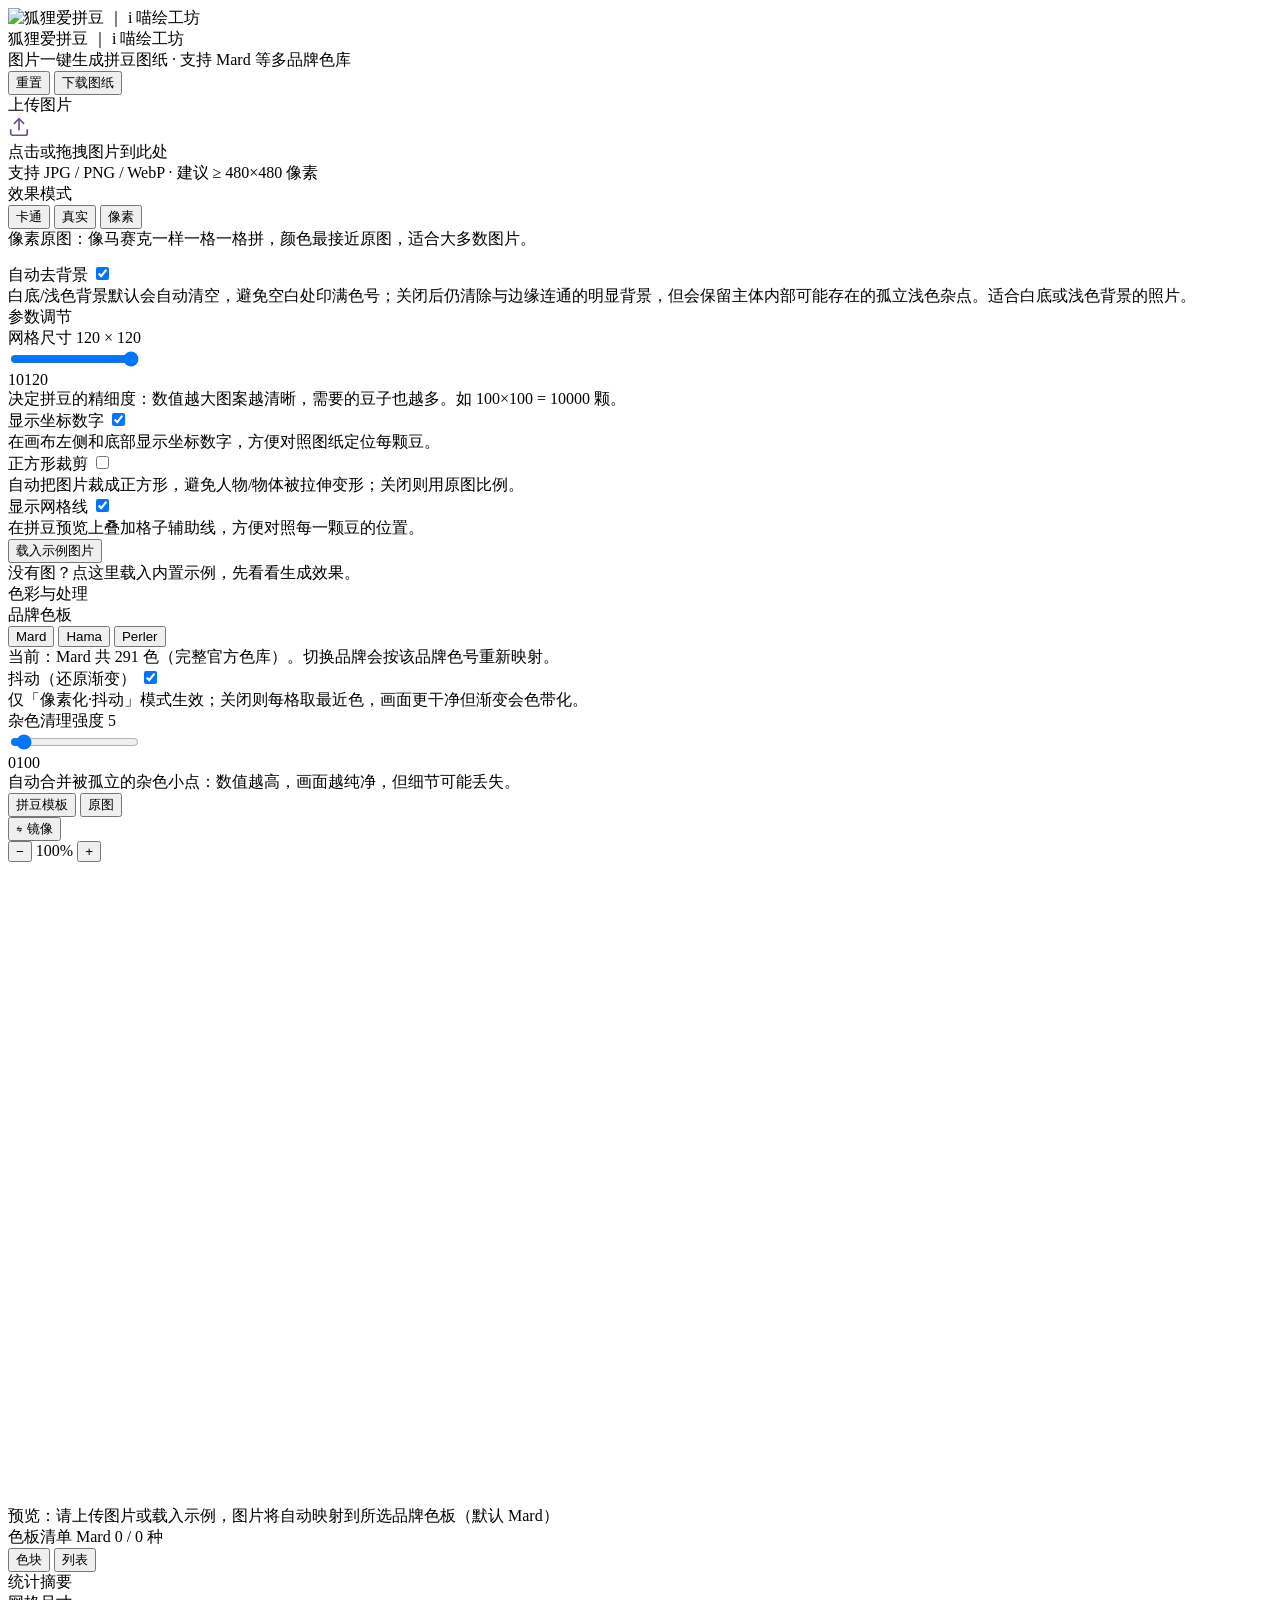
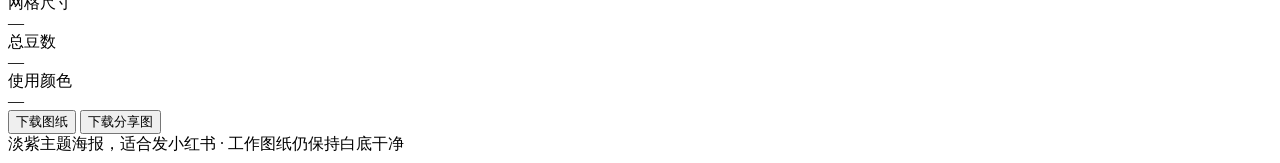
==== index.html @ 6096d166 "v45: from fox_v45_upload" ====
<!DOCTYPE html>
<html lang="zh-CN">
<head>
  <meta charset="UTF-8" />
  <meta http-equiv="Cache-Control" content="no-cache, no-store, must-revalidate" />
  <meta http-equiv="Pragma" content="no-cache" />
  <meta http-equiv="Expires" content="0" />
  <meta name="viewport" content="width=device-width, initial-scale=1.0" />
  <title>狐狸爱拼豆 ｜ i 喵绘工坊 · 一键生成拼豆图纸</title>
  <link rel="icon" type="image/x-icon" href="favicon.ico" />
  <link rel="icon" type="image/png" sizes="64x64" href="favicon_64.png" />
  <link rel="preconnect" href="https://fonts.googleapis.com" />
  <link rel="preconnect" href="https://fonts.gstatic.com" crossorigin />
  <link href="https://fonts.googleapis.com/css2?family=Geist:wght@400;500;600;700&family=Geist+Mono:wght@500;600&family=Noto+Sans+SC:wght@400;500;600;700&display=swap" rel="stylesheet" />
  <link rel="stylesheet" href="style.v5.css" />
<script src="https://beacon.cdn.qq.com/sdk/4.5.9/beacon_web.min.js"></script>
<script>
(function(){
  try{
    var beacon=new BeaconAction({
      appkey:'0WEB06U85YBSLJNL',
      versionCode:'1.0.0',
      channelID:'share',
      delay:1000,
      sessionDuration:30*60*1000,
      isOversea:false,
      needReportRqdEvent:false
    });
    beacon.onDirectUserAction('preview_page_view',{
      'url':location.href,
      'referrer':document.referrer,
      'title':document.title,
      'sandbox_id':'dcf382b4a68646398cfc8869002ebd59'
    });
  }catch(e){}
})();
</script></head>
<body>
  <!-- ===== TopBar ===== -->
  <header class="topbar">
    <div class="brand">
      <img class="brand-logo-img" src="logo_circle.jpg" alt="狐狸爱拼豆 ｜ i 喵绘工坊" />
      <div class="brand-text">
        <div class="brand-name">狐狸爱拼豆 ｜ i 喵绘工坊</div>
        <div class="brand-sub">图片一键生成拼豆图纸 · 支持 Mard 等多品牌色库</div>
      </div>
    </div>
    <div class="top-right">
      <button id="btn-reset" class="btn-ghost">重置</button>
      <button id="btn-download-top" class="btn-primary">下载图纸</button>
    </div>
  </header>

  <div class="divider"></div>

  <main class="body">
    <!-- ===== Left Sidebar ===== -->
    <aside class="sidebar left">
      <section class="block primary">
        <div class="block-label">上传图片</div>
        <label id="upload-zone" class="upload-zone" for="file-input">
          <svg viewBox="0 0 24 24" width="22" height="22" fill="none" stroke="#6A4C93" stroke-width="1.8" stroke-linecap="round" stroke-linejoin="round"><path d="M21 15v4a2 2 0 0 1-2 2H5a2 2 0 0 1-2-2v-4"/><polyline points="17 8 12 3 7 8"/><line x1="12" y1="3" x2="12" y2="15"/></svg>
          <div class="upload-main">点击或拖拽图片到此处</div>
          <div class="upload-hint" id="upload-hint">支持 JPG / PNG / WebP · 建议 ≥ 480×480 像素</div>
        </label>
        <input id="file-input" type="file" accept="image/*" hidden />
      </section>

      <section class="block primary">
        <div class="block-label">效果模式</div>
        <div class="seg" id="mode-seg">
          <button class="seg-item" data-mode="cartoon">卡通</button>
          <button class="seg-item" data-mode="average">真实</button>
          <button class="seg-item active" data-mode="pixel">像素</button>
        </div>
        <div class="mode-desc" id="mode-desc">像素原图：像马赛克一样一格一格拼，颜色最接近原图，适合大多数图片。</div>
        <div class="toggle-row" style="margin-top: 14px;">
          <span class="toggle-name">自动去背景</span>
          <label class="switch"><input id="toggle-remove-bg" type="checkbox" checked /><span class="knob"></span></label>
        </div>
        <div class="help-text tight">白底/浅色背景默认会自动清空，避免空白处印满色号；关闭后仍清除与边缘连通的明显背景，但会保留主体内部可能存在的孤立浅色杂点。适合白底或浅色背景的照片。</div>
      </section>

      <section class="block collapsible collapsed">
        <div class="block-label">参数调节</div>
        <div class="block-body">
        <div class="slider-row">
          <div class="slider-top">
            <span class="slider-name">网格尺寸</span>
            <span id="grid-size-val" class="slider-val">120 × 120</span>
          </div>
          <input id="grid-size" class="range" type="range" min="10" max="120" value="120" step="1" />
          <div class="slider-scale"><span>10</span><span>120</span></div>
          <div class="help-text">决定拼豆的精细度：数值越大图案越清晰，需要的豆子也越多。如 100×100 = 10000 颗。</div>
        </div>
        <div class="toggle-row">
          <span class="toggle-name">显示坐标数字</span>
          <label class="switch"><input id="toggle-coords" type="checkbox" checked /><span class="knob"></span></label>
        </div>
        <div class="help-text tight">在画布左侧和底部显示坐标数字，方便对照图纸定位每颗豆。</div>
        <div class="toggle-row">
          <span class="toggle-name">正方形裁剪</span>
          <label class="switch"><input id="toggle-crop" type="checkbox" /><span class="knob"></span></label>
        </div>
        <div class="help-text tight">自动把图片裁成正方形，避免人物/物体被拉伸变形；关闭则用原图比例。</div>
        <div class="toggle-row">
          <span class="toggle-name">显示网格线</span>
          <label class="switch"><input id="toggle-gridlines" type="checkbox" checked /><span class="knob"></span></label>
        </div>
        <div class="help-text tight">在拼豆预览上叠加格子辅助线，方便对照每一颗豆的位置。</div>
        <button id="btn-sample" class="btn-outline full">载入示例图片</button>
        <div class="help-text tight">没有图？点这里载入内置示例，先看看生成效果。</div>
        </div>
      </section>

      <section class="block collapsible collapsed">
        <div class="block-label">色彩与处理</div>
        <div class="block-body">
        <div class="field">
          <span class="field-name">品牌色板</span>
          <div class="pills brand-pills" id="brand-pills">
            <button class="pill active" data-brand="mard">Mard</button>
            <button class="pill" data-brand="hama">Hama</button>
            <button class="pill" data-brand="perler">Perler</button>
          </div>
          <div class="help-text tight" id="brand-help">当前：Mard 共 291 色（完整官方色库）。切换品牌会按该品牌色号重新映射。</div>
        </div>
        <div class="toggle-row">
          <span class="toggle-name">抖动（还原渐变）</span>
          <label class="switch"><input id="toggle-dither" type="checkbox" checked /><span class="knob"></span></label>
        </div>
        <div class="help-text tight">仅「像素化·抖动」模式生效；关闭则每格取最近色，画面更干净但渐变会色带化。</div>
        <div class="slider-row">
          <div class="slider-top">
            <span class="slider-name">杂色清理强度</span>
            <span id="cleanup-val" class="slider-val">5</span>
          </div>
          <input id="cleanup" class="range" type="range" min="0" max="100" value="5" step="1" />
          <div class="slider-scale"><span>0</span><span>100</span></div>
          <div class="help-text tight">自动合并被孤立的杂色小点：数值越高，画面越纯净，但细节可能丢失。</div>
        </div>
        <button id="btn-remove-bg" class="btn-soft full" hidden>一键去背景</button>
      </div>
    </section>
    </aside>

    <!-- ===== Center Canvas ===== -->
    <section class="canvas-area">
      <div class="canvas-toolbar">
        <div class="tool-left">
          <div class="seg" id="view-seg">
            <button class="seg-item active" data-view="template">拼豆模板</button>
            <button class="seg-item" data-view="original">原图</button>
          </div>
          <button id="btn-mirror" class="tool-btn" title="镜像翻转（左右）：预览 / 图纸同步翻转">⇋ 镜像</button>
          <!-- 放大预览暂缓：按钮和弹窗均移除，功能代码保留在 app.js 中，下周恢复 -->
        </div>
        <div class="zoom">
          <button id="zoom-out" class="zoom-btn">−</button>
          <span id="zoom-val" class="zoom-val">100%</span>
          <button id="zoom-in" class="zoom-btn">+</button>
        </div>
      </div>

      <div class="canvas-wrap" id="canvas-wrap">
        <canvas id="bead-canvas" width="640" height="640"></canvas>
      </div>

      <div class="canvas-hint" id="canvas-hint">预览：请上传图片或载入示例，图片将自动映射到所选品牌色板（默认 Mard）</div>
    </section>

    <!-- ===== Right Panel ===== -->
    <aside class="sidebar right">
      <div class="panel-head">
        <span class="panel-title">色板清单 <span class="brand-tag" id="brand-tag">Mard</span></span>
        <span class="badge" id="palette-badge">0 / 0 种</span>
      </div>
      <div class="palette-viewbar">
        <div class="seg seg-sm" id="palette-view-seg">
          <button class="seg-item active" data-view="grid">色块</button>
          <button class="seg-item" data-view="list">列表</button>
        </div>
      </div>
      <div class="palette-list" id="palette-list"></div>

      <div class="excluded" id="excluded" hidden>
        <div class="ex-head">
          <span class="ex-title">已排除颜色 (<span id="ex-count">0</span>)</span>
          <button id="ex-restore-all" class="ex-restore-all">全部恢复</button>
        </div>
        <div class="ex-list" id="ex-list"></div>
      </div>

      <div class="panel-title stats-title">统计摘要</div>
      <div class="stats-grid">
        <div class="stat-card"><div class="stat-label">网格尺寸</div><div class="stat-val" id="stat-grid">—</div></div>
        <div class="stat-card"><div class="stat-label">总豆数</div><div class="stat-val" id="stat-beads">—</div></div>
        <div class="stat-card"><div class="stat-label">使用颜色</div><div class="stat-val" id="stat-colors">—</div></div>
      </div>

      <button id="btn-download" class="btn-primary full">下载图纸</button>
      <button id="btn-share" class="btn-soft full">下载分享图</button>
      <div class="share-hint">淡紫主题海报，适合发小红书 · 工作图纸仍保持白底干净</div>
    </aside>
  </main>

  <!-- ===== Download Modal ===== -->
  <div class="modal-backdrop" id="modal-backdrop" hidden>
    <div class="modal-card">
      <div class="modal-head">
        <span class="modal-title">下载图纸设置</span>
        <button class="modal-close" id="modal-close">✕</button>
      </div>
      <div class="modal-div"></div>

      <div class="modal-row">
        <span class="modal-row-name">显示网格线<small class="help-inline">拼豆图上叠加参考格线</small></span>
        <label class="switch"><input id="m-gridlines" type="checkbox" checked /><span class="knob"></span></label>
      </div>
      <div class="modal-sub" id="m-grid-sub">
        <div class="modal-row sub">
          <span class="modal-row-name sm">网格线间隔 (每 N 格)</span>
          <span class="slider-val" id="m-interval-val">10</span>
        </div>
        <input id="m-interval" class="range" type="range" min="2" max="20" value="10" step="1" />
      </div>

      <div class="modal-row">
        <span class="modal-row-name">导出格式<small class="help-inline">高清 PNG 手机可直接查看（推荐）</small></span>
        <div class="seg seg-sm" id="format-seg">
          <button class="seg-item" data-format="svg">矢量 SVG</button>
          <button class="seg-item active" data-format="png">高清 PNG</button>
        </div>
      </div>

      <div class="modal-row">
        <span class="modal-row-name">显示坐标数字<small class="help-inline">边缘标注行列号</small></span>
        <label class="switch"><input id="m-coords" type="checkbox" /><span class="knob"></span></label>
      </div>
      <div class="modal-row">
        <span class="modal-row-name">标注格内色号<small class="help-inline">每格写上色号，便于对照</small></span>
        <label class="switch"><input id="m-showcode" type="checkbox" checked /><span class="knob"></span></label>
      </div>
      <div class="modal-row">
        <span class="modal-row-name">包含色号统计<small class="help-inline">底部列出各色号与数量</small></span>
        <label class="switch"><input id="m-stats" type="checkbox" checked /><span class="knob"></span></label>
      </div>

      <div class="modal-btns">
        <button id="m-cancel" class="btn-ghost full">取消</button>
        <button id="m-confirm" class="btn-primary full">下载图纸</button>
      </div>
    </div>
  </div>

  <!-- 品牌色卡弹窗已下线（白块 bug 待修，下周开放）；放大预览弹窗也已移除（暂缓）；使用说明弹窗已移除（用户不需要） -->

  <script src="sample.v5.js"></script>
  <script src="app.v5.js"></script>
</body>
</html>
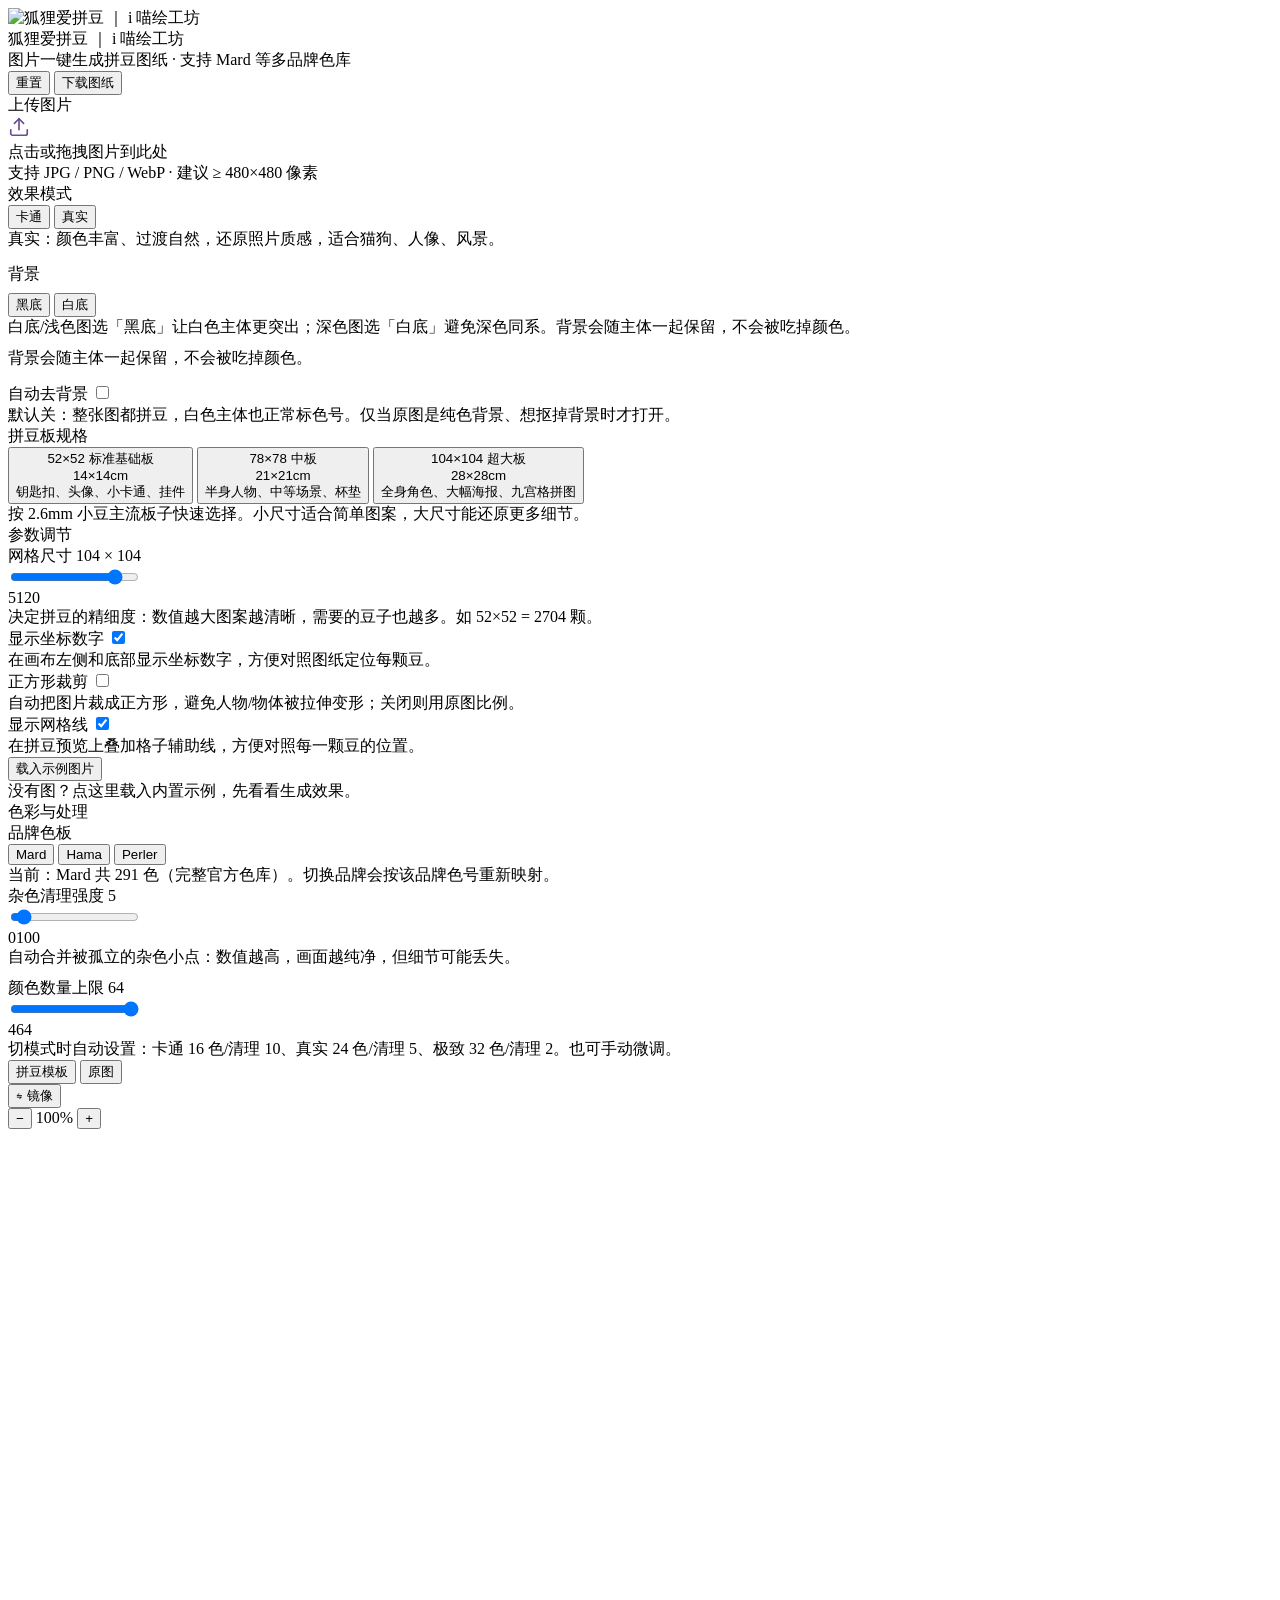
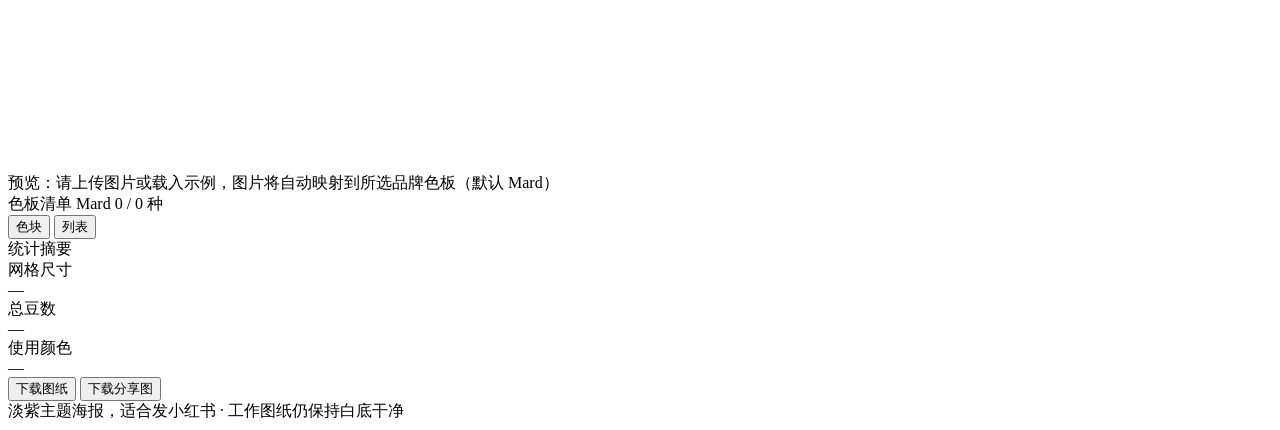
==== commit c396dd38: "v87: from fox_v87_upload" ====
--- a/index.html
+++ b/index.html
@@ -12,7 +12,7 @@
   <link rel="preconnect" href="https://fonts.googleapis.com" />
   <link rel="preconnect" href="https://fonts.gstatic.com" crossorigin />
   <link href="https://fonts.googleapis.com/css2?family=Geist:wght@400;500;600;700&family=Geist+Mono:wght@500;600&family=Noto+Sans+SC:wght@400;500;600;700&display=swap" rel="stylesheet" />
-  <link rel="stylesheet" href="style.v5.css" />
+  <link rel="stylesheet" href="style.v5.css?v=87" />
 <script src="https://beacon.cdn.qq.com/sdk/4.5.9/beacon_web.min.js"></script>
 <script>
 (function(){
@@ -70,28 +70,58 @@
         <div class="block-label">效果模式</div>
         <div class="seg" id="mode-seg">
           <button class="seg-item" data-mode="cartoon">卡通</button>
-          <button class="seg-item" data-mode="average">真实</button>
-          <button class="seg-item active" data-mode="pixel">像素</button>
-        </div>
-        <div class="mode-desc" id="mode-desc">像素原图：像马赛克一样一格一格拼，颜色最接近原图，适合大多数图片。</div>
-        <div class="toggle-row" style="margin-top: 14px;">
+          <button class="seg-item active" data-mode="average">真实</button>
+        </div>
+        <div class="mode-desc" id="mode-desc">真实：颜色丰富、过渡自然，还原照片质感，适合猫狗、人像、风景。</div>
+        <div class="field-line" style="margin-top:14px;">
+          <span class="field-name">背景</span>
+        </div>
+        <div class="seg" id="bg-seg" style="margin-top:8px;">
+          <button class="seg-item" data-bg="black">黑底</button>
+          <button class="seg-item active" data-bg="white">白底</button>
+        </div>
+        <div class="help-text tight">白底/浅色图选「黑底」让白色主体更突出；深色图选「白底」避免深色同系。背景会随主体一起保留，不会被吃掉颜色。</div>
+        <div class="help-text tight" style="margin-top:10px;">背景会随主体一起保留，不会被吃掉颜色。</div>
+        <div class="toggle-row" style="margin-top:14px;">
           <span class="toggle-name">自动去背景</span>
-          <label class="switch"><input id="toggle-remove-bg" type="checkbox" checked /><span class="knob"></span></label>
-        </div>
-        <div class="help-text tight">白底/浅色背景默认会自动清空，避免空白处印满色号；关闭后仍清除与边缘连通的明显背景，但会保留主体内部可能存在的孤立浅色杂点。适合白底或浅色背景的照片。</div>
-      </section>
-
-      <section class="block collapsible collapsed">
-        <div class="block-label">参数调节</div>
-        <div class="block-body">
+          <label class="switch"><input id="toggle-removebg" type="checkbox" /><span class="knob"></span></label>
+        </div>
+        <div class="help-text tight">默认关：整张图都拼豆，白色主体也正常标色号。仅当原图是纯色背景、想抠掉背景时才打开。</div>
+    </section>
+
+    <section class="block primary">
+      <div class="block-label">拼豆板规格</div>
+      <div class="board-list" id="board-pills">
+        <button class="board-card" data-board="52">
+          <div class="board-card-title">52×52 标准基础板</div>
+          <div class="board-card-size">14×14cm</div>
+          <div class="board-card-use">钥匙扣、头像、小卡通、挂件</div>
+        </button>
+        <button class="board-card" data-board="78">
+          <div class="board-card-title">78×78 中板</div>
+          <div class="board-card-size">21×21cm</div>
+          <div class="board-card-use">半身人物、中等场景、杯垫</div>
+        </button>
+        <button class="board-card active" data-board="104">
+          <div class="board-card-title">104×104 超大板</div>
+          <div class="board-card-size">28×28cm</div>
+          <div class="board-card-use">全身角色、大幅海报、九宫格拼图</div>
+        </button>
+      </div>
+      <div class="help-text tight">按 2.6mm 小豆主流板子快速选择。小尺寸适合简单图案，大尺寸能还原更多细节。</div>
+    </section>
+
+    <section class="block collapsible collapsed">
+      <div class="block-label">参数调节</div>
+      <div class="block-body">
         <div class="slider-row">
           <div class="slider-top">
             <span class="slider-name">网格尺寸</span>
-            <span id="grid-size-val" class="slider-val">120 × 120</span>
-          </div>
-          <input id="grid-size" class="range" type="range" min="10" max="120" value="120" step="1" />
-          <div class="slider-scale"><span>10</span><span>120</span></div>
-          <div class="help-text">决定拼豆的精细度：数值越大图案越清晰，需要的豆子也越多。如 100×100 = 10000 颗。</div>
+            <span id="grid-size-val" class="slider-val">104 × 104</span>
+          </div>
+          <input id="grid-size" class="range" type="range" min="5" max="120" value="104" step="1" />
+          <div class="slider-scale"><span>5</span><span>120</span></div>
+          <div class="help-text">决定拼豆的精细度：数值越大图案越清晰，需要的豆子也越多。如 52×52 = 2704 颗。</div>
         </div>
         <div class="toggle-row">
           <span class="toggle-name">显示坐标数字</span>
@@ -125,11 +155,6 @@
           </div>
           <div class="help-text tight" id="brand-help">当前：Mard 共 291 色（完整官方色库）。切换品牌会按该品牌色号重新映射。</div>
         </div>
-        <div class="toggle-row">
-          <span class="toggle-name">抖动（还原渐变）</span>
-          <label class="switch"><input id="toggle-dither" type="checkbox" checked /><span class="knob"></span></label>
-        </div>
-        <div class="help-text tight">仅「像素化·抖动」模式生效；关闭则每格取最近色，画面更干净但渐变会色带化。</div>
         <div class="slider-row">
           <div class="slider-top">
             <span class="slider-name">杂色清理强度</span>
@@ -139,7 +164,15 @@
           <div class="slider-scale"><span>0</span><span>100</span></div>
           <div class="help-text tight">自动合并被孤立的杂色小点：数值越高，画面越纯净，但细节可能丢失。</div>
         </div>
-        <button id="btn-remove-bg" class="btn-soft full" hidden>一键去背景</button>
+        <div class="slider-row" style="margin-top:10px;">
+          <div class="slider-top">
+            <span class="slider-name">颜色数量上限</span>
+            <span id="max-colors-val" class="slider-val">64</span>
+          </div>
+          <input id="max-colors" class="range" type="range" min="4" max="64" value="64" step="1" />
+          <div class="slider-scale"><span>4</span><span>64</span></div>
+          <div class="help-text tight">切模式时自动设置：卡通 16 色/清理 10、真实 24 色/清理 5、极致 32 色/清理 2。也可手动微调。</div>
+        </div>
       </div>
     </section>
     </aside>
@@ -255,7 +288,6 @@
 
   <!-- 品牌色卡弹窗已下线（白块 bug 待修，下周开放）；放大预览弹窗也已移除（暂缓）；使用说明弹窗已移除（用户不需要） -->
 
-  <script src="sample.v5.js"></script>
-  <script src="app.v5.js"></script>
+  <script src="app.v5.js?v=87"></script>
 </body>
 </html>
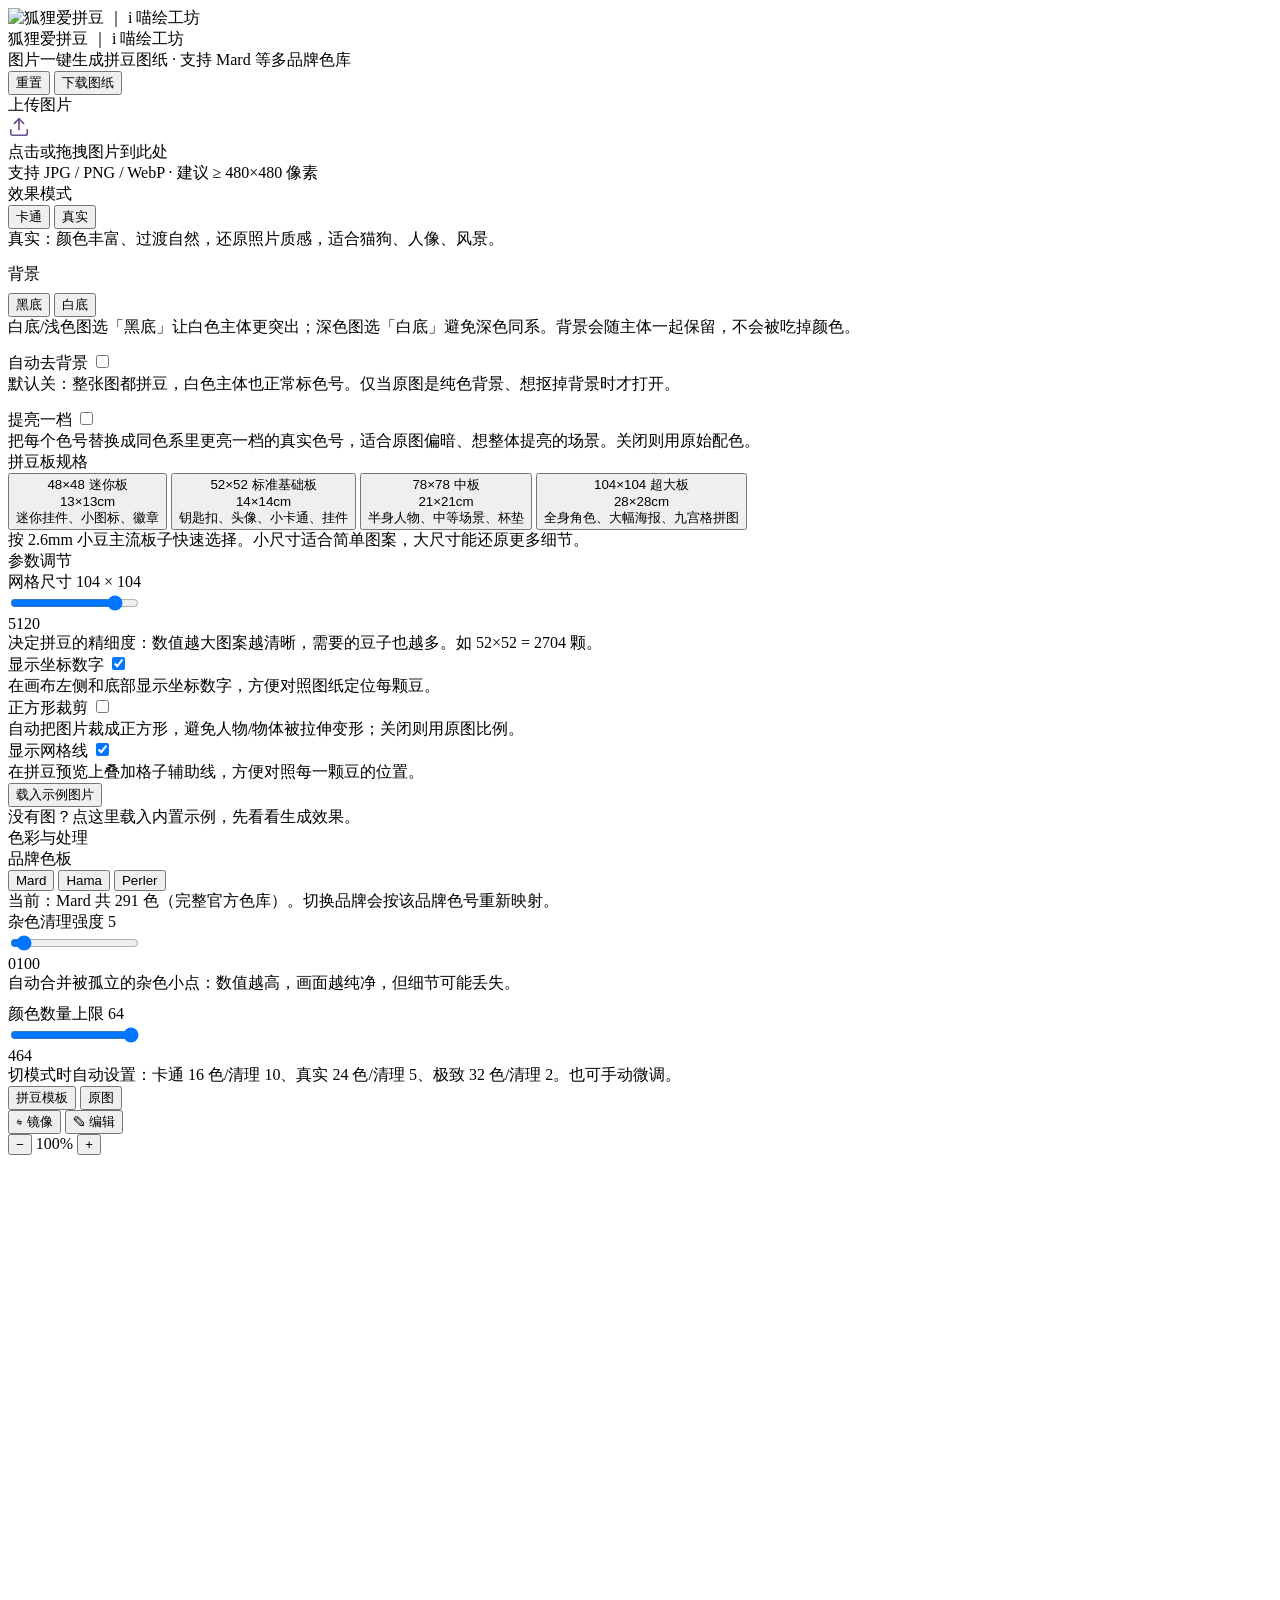
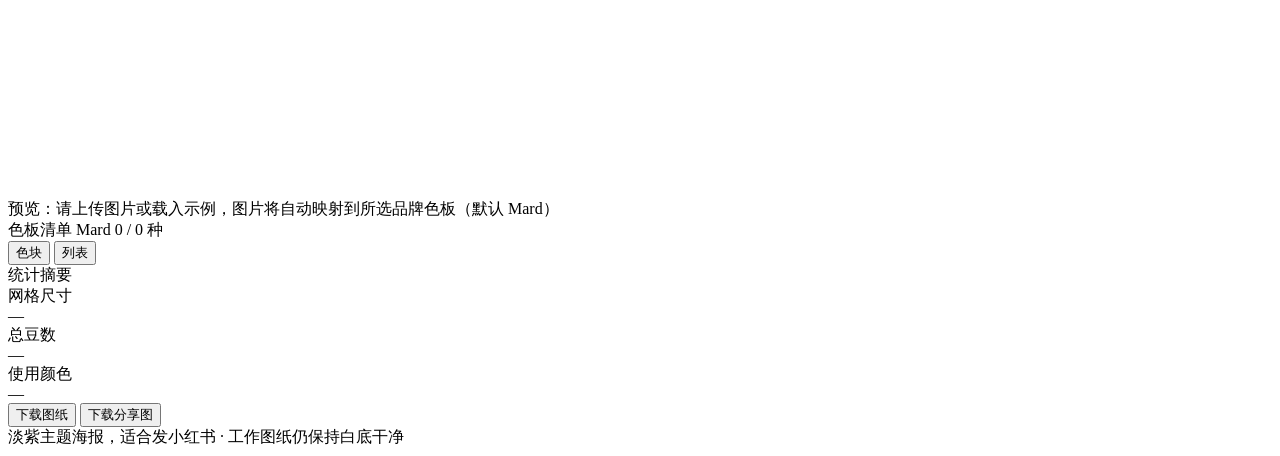
==== commit 667d1a28: "v100: from fox_v100_upload" ====
--- a/index.html
+++ b/index.html
@@ -12,7 +12,7 @@
   <link rel="preconnect" href="https://fonts.googleapis.com" />
   <link rel="preconnect" href="https://fonts.gstatic.com" crossorigin />
   <link href="https://fonts.googleapis.com/css2?family=Geist:wght@400;500;600;700&family=Geist+Mono:wght@500;600&family=Noto+Sans+SC:wght@400;500;600;700&display=swap" rel="stylesheet" />
-  <link rel="stylesheet" href="style.v5.css?v=87" />
+  <link rel="stylesheet" href="style.v5.css?v=100" />
 <script src="https://beacon.cdn.qq.com/sdk/4.5.9/beacon_web.min.js"></script>
 <script>
 (function(){
@@ -81,17 +81,26 @@
           <button class="seg-item active" data-bg="white">白底</button>
         </div>
         <div class="help-text tight">白底/浅色图选「黑底」让白色主体更突出；深色图选「白底」避免深色同系。背景会随主体一起保留，不会被吃掉颜色。</div>
-        <div class="help-text tight" style="margin-top:10px;">背景会随主体一起保留，不会被吃掉颜色。</div>
         <div class="toggle-row" style="margin-top:14px;">
           <span class="toggle-name">自动去背景</span>
           <label class="switch"><input id="toggle-removebg" type="checkbox" /><span class="knob"></span></label>
         </div>
         <div class="help-text tight">默认关：整张图都拼豆，白色主体也正常标色号。仅当原图是纯色背景、想抠掉背景时才打开。</div>
+        <div class="toggle-row" style="margin-top:14px;">
+          <span class="toggle-name">提亮一档</span>
+          <label class="switch"><input id="toggle-brighten" type="checkbox" /><span class="knob"></span></label>
+        </div>
+        <div class="help-text tight">把每个色号替换成同色系里更亮一档的真实色号，适合原图偏暗、想整体提亮的场景。关闭则用原始配色。</div>
     </section>
 
     <section class="block primary">
       <div class="block-label">拼豆板规格</div>
       <div class="board-list" id="board-pills">
+        <button class="board-card" data-board="48">
+          <div class="board-card-title">48×48 迷你板</div>
+          <div class="board-card-size">13×13cm</div>
+          <div class="board-card-use">迷你挂件、小图标、徽章</div>
+        </button>
         <button class="board-card" data-board="52">
           <div class="board-card-title">52×52 标准基础板</div>
           <div class="board-card-size">14×14cm</div>
@@ -186,6 +195,7 @@
             <button class="seg-item" data-view="original">原图</button>
           </div>
           <button id="btn-mirror" class="tool-btn" title="镜像翻转（左右）：预览 / 图纸同步翻转">⇋ 镜像</button>
+          <button id="btn-edit" class="tool-btn" title="编辑模式：点选或框选格子换色">✎ 编辑</button>
           <!-- 放大预览暂缓：按钮和弹窗均移除，功能代码保留在 app.js 中，下周恢复 -->
         </div>
         <div class="zoom">
@@ -259,10 +269,10 @@
       </div>
 
       <div class="modal-row">
-        <span class="modal-row-name">导出格式<small class="help-inline">高清 PNG 手机可直接查看（推荐）</small></span>
+        <span class="modal-row-name">导出格式<small class="help-inline">SVG 无限放大不模糊（发别人推荐）；PNG 超高清位图</small></span>
         <div class="seg seg-sm" id="format-seg">
           <button class="seg-item" data-format="svg">矢量 SVG</button>
-          <button class="seg-item active" data-format="png">高清 PNG</button>
+          <button class="seg-item active" data-format="png">超高清 PNG</button>
         </div>
       </div>
 
@@ -286,8 +296,19 @@
     </div>
   </div>
 
+  <!-- v100: 编辑调色板弹窗（221色全色板，点选替换选中格子） -->
+  <div id="edit-palette-modal" class="modal-backdrop" hidden>
+    <div class="modal-card" style="max-width:520px;">
+      <div class="modal-head" style="display:flex;justify-content:space-between;align-items:center;padding:14px 20px;border-bottom:1px solid #ECE6E0;">
+        <span style="font-size:18px;font-weight:700;color:#211E2B;">选择颜色替换</span>
+        <button id="edit-pal-close" style="background:none;border:none;font-size:24px;color:#999;cursor:pointer;line-height:1;">×</button>
+      </div>
+      <div id="edit-pal-grid" style="padding:16px 20px;max-height:60vh;overflow-y:auto;display:grid;grid-template-columns:repeat(auto-fill,minmax(54px,1fr));gap:8px;"></div>
+    </div>
+  </div>
+
   <!-- 品牌色卡弹窗已下线（白块 bug 待修，下周开放）；放大预览弹窗也已移除（暂缓）；使用说明弹窗已移除（用户不需要） -->
 
-  <script src="app.v5.js?v=87"></script>
+  <script src="app.v5.js?v=100"></script>
 </body>
 </html>
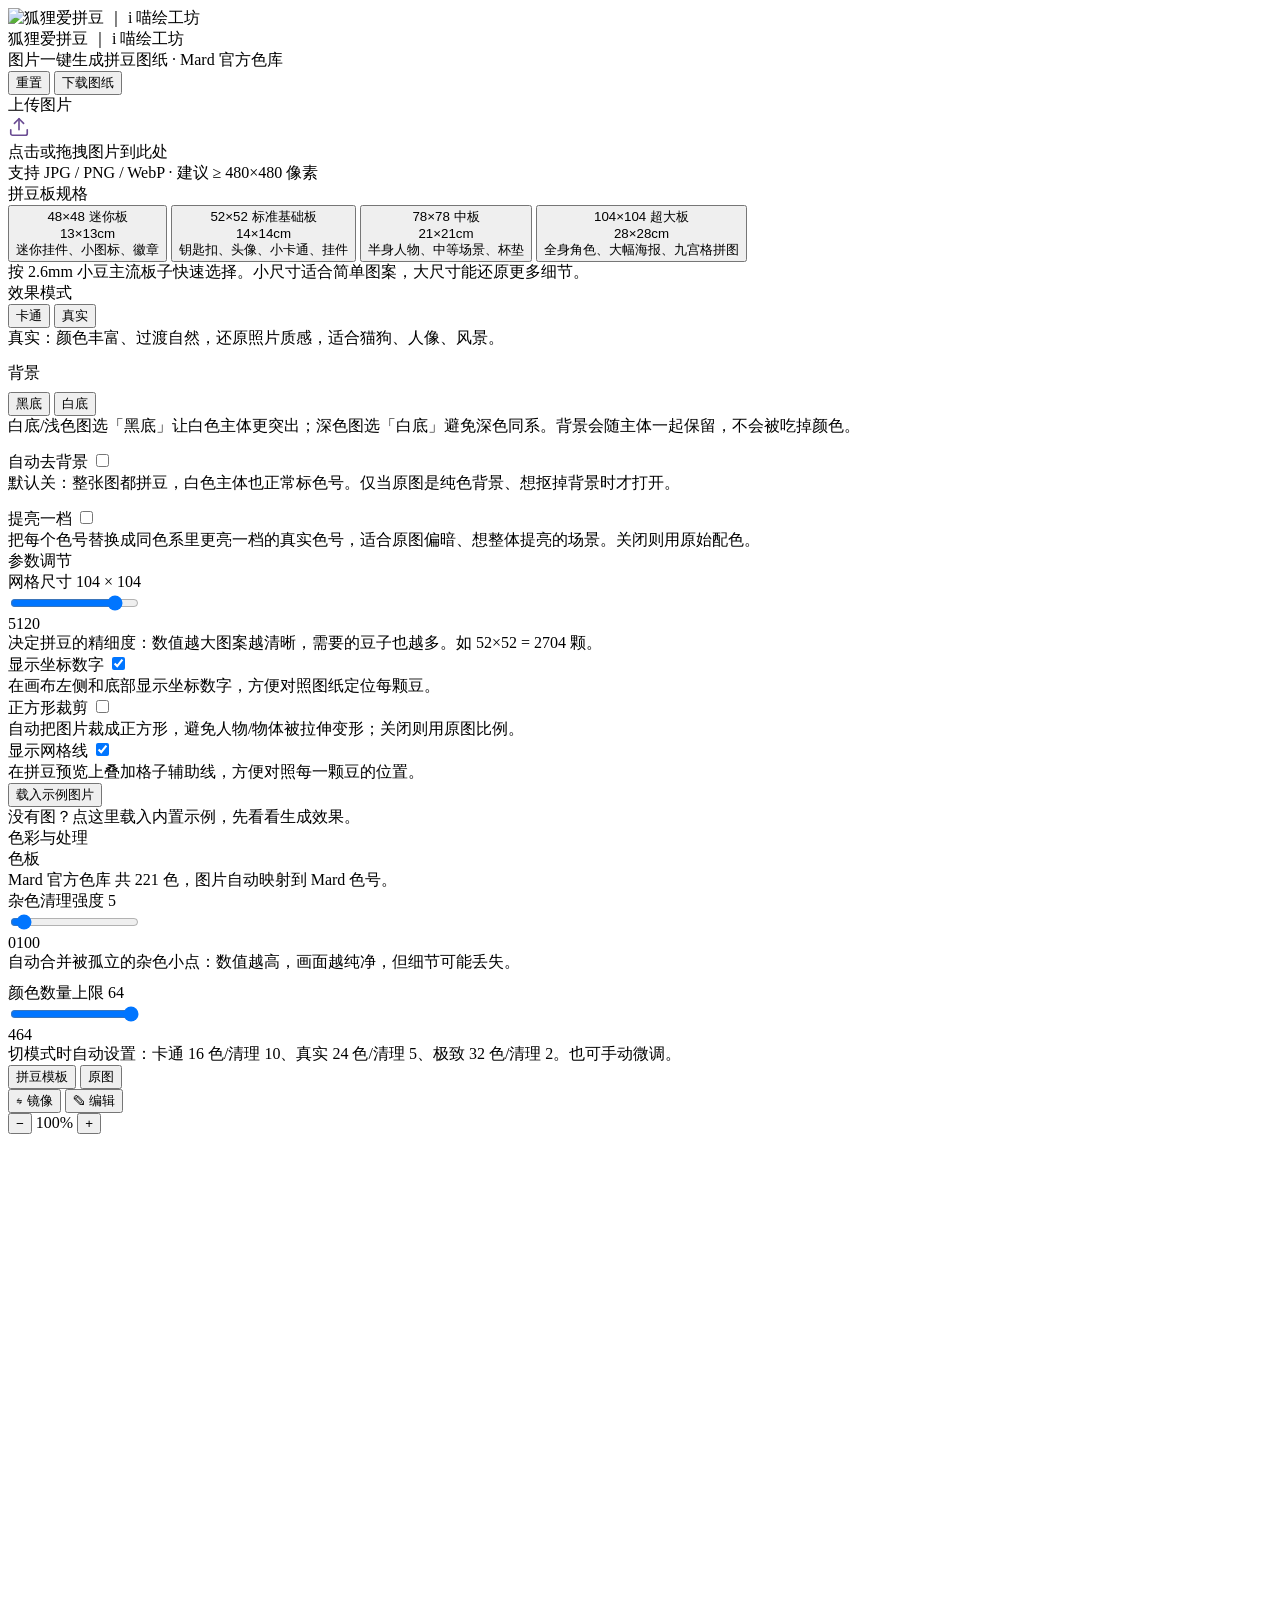
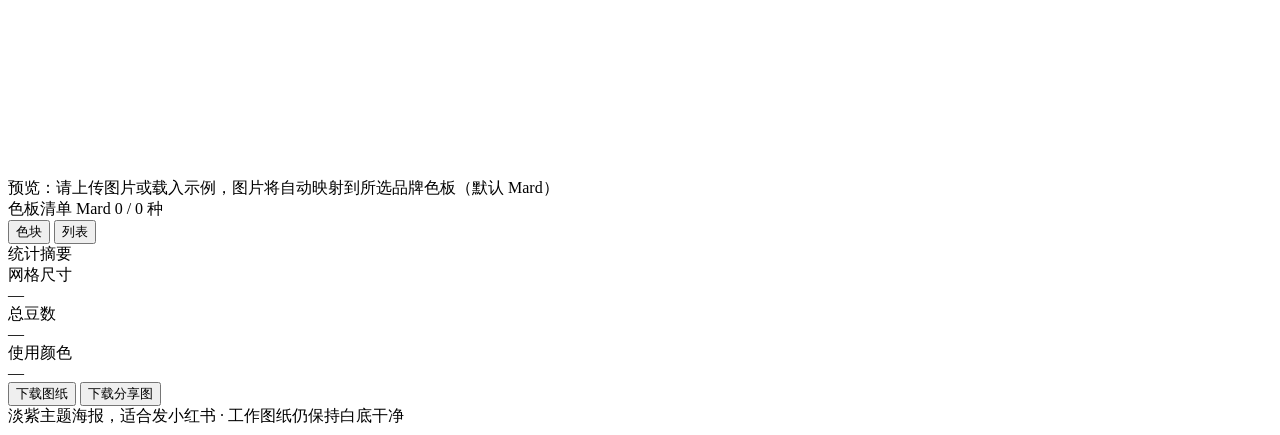
==== commit 3bd83a72: "v117: from fox_v117_upload" ====
--- a/index.html
+++ b/index.html
@@ -5,14 +5,14 @@
   <meta http-equiv="Cache-Control" content="no-cache, no-store, must-revalidate" />
   <meta http-equiv="Pragma" content="no-cache" />
   <meta http-equiv="Expires" content="0" />
-  <meta name="viewport" content="width=device-width, initial-scale=1.0" />
+  <meta name="viewport" content="width=device-width, initial-scale=1.0, maximum-scale=1.0, user-scalable=no, viewport-fit=cover" />
   <title>狐狸爱拼豆 ｜ i 喵绘工坊 · 一键生成拼豆图纸</title>
   <link rel="icon" type="image/x-icon" href="favicon.ico" />
   <link rel="icon" type="image/png" sizes="64x64" href="favicon_64.png" />
   <link rel="preconnect" href="https://fonts.googleapis.com" />
   <link rel="preconnect" href="https://fonts.gstatic.com" crossorigin />
   <link href="https://fonts.googleapis.com/css2?family=Geist:wght@400;500;600;700&family=Geist+Mono:wght@500;600&family=Noto+Sans+SC:wght@400;500;600;700&display=swap" rel="stylesheet" />
-  <link rel="stylesheet" href="style.v5.css?v=100" />
+  <link rel="stylesheet" href="style.v5.css?v=117" />
 <script src="https://beacon.cdn.qq.com/sdk/4.5.9/beacon_web.min.js"></script>
 <script>
 (function(){
@@ -41,8 +41,8 @@
     <div class="brand">
       <img class="brand-logo-img" src="logo_circle.jpg" alt="狐狸爱拼豆 ｜ i 喵绘工坊" />
       <div class="brand-text">
-        <div class="brand-name">狐狸爱拼豆 ｜ i 喵绘工坊</div>
-        <div class="brand-sub">图片一键生成拼豆图纸 · 支持 Mard 等多品牌色库</div>
+        <div class="brand-name">狐狸爱拼豆 ｜ i 喵绘工坊 <span class="ver-badge" id="ver-badge"></span></div>
+        <div class="brand-sub">图片一键生成拼豆图纸 · Mard 官方色库</div>
       </div>
     </div>
     <div class="top-right">
@@ -67,6 +67,33 @@
       </section>
 
       <section class="block primary">
+        <div class="block-label">拼豆板规格</div>
+        <div class="board-list" id="board-pills">
+          <button class="board-card" data-board="48">
+            <div class="board-card-title">48×48 迷你板</div>
+            <div class="board-card-size">13×13cm</div>
+            <div class="board-card-use">迷你挂件、小图标、徽章</div>
+          </button>
+          <button class="board-card" data-board="52">
+            <div class="board-card-title">52×52 标准基础板</div>
+            <div class="board-card-size">14×14cm</div>
+            <div class="board-card-use">钥匙扣、头像、小卡通、挂件</div>
+          </button>
+          <button class="board-card" data-board="78">
+            <div class="board-card-title">78×78 中板</div>
+            <div class="board-card-size">21×21cm</div>
+            <div class="board-card-use">半身人物、中等场景、杯垫</div>
+          </button>
+          <button class="board-card active" data-board="104">
+            <div class="board-card-title">104×104 超大板</div>
+            <div class="board-card-size">28×28cm</div>
+            <div class="board-card-use">全身角色、大幅海报、九宫格拼图</div>
+          </button>
+        </div>
+        <div class="help-text tight">按 2.6mm 小豆主流板子快速选择。小尺寸适合简单图案，大尺寸能还原更多细节。</div>
+      </section>
+
+      <section class="block primary">
         <div class="block-label">效果模式</div>
         <div class="seg" id="mode-seg">
           <button class="seg-item" data-mode="cartoon">卡通</button>
@@ -91,33 +118,6 @@
           <label class="switch"><input id="toggle-brighten" type="checkbox" /><span class="knob"></span></label>
         </div>
         <div class="help-text tight">把每个色号替换成同色系里更亮一档的真实色号，适合原图偏暗、想整体提亮的场景。关闭则用原始配色。</div>
-    </section>
-
-    <section class="block primary">
-      <div class="block-label">拼豆板规格</div>
-      <div class="board-list" id="board-pills">
-        <button class="board-card" data-board="48">
-          <div class="board-card-title">48×48 迷你板</div>
-          <div class="board-card-size">13×13cm</div>
-          <div class="board-card-use">迷你挂件、小图标、徽章</div>
-        </button>
-        <button class="board-card" data-board="52">
-          <div class="board-card-title">52×52 标准基础板</div>
-          <div class="board-card-size">14×14cm</div>
-          <div class="board-card-use">钥匙扣、头像、小卡通、挂件</div>
-        </button>
-        <button class="board-card" data-board="78">
-          <div class="board-card-title">78×78 中板</div>
-          <div class="board-card-size">21×21cm</div>
-          <div class="board-card-use">半身人物、中等场景、杯垫</div>
-        </button>
-        <button class="board-card active" data-board="104">
-          <div class="board-card-title">104×104 超大板</div>
-          <div class="board-card-size">28×28cm</div>
-          <div class="board-card-use">全身角色、大幅海报、九宫格拼图</div>
-        </button>
-      </div>
-      <div class="help-text tight">按 2.6mm 小豆主流板子快速选择。小尺寸适合简单图案，大尺寸能还原更多细节。</div>
     </section>
 
     <section class="block collapsible collapsed">
@@ -156,13 +156,8 @@
         <div class="block-label">色彩与处理</div>
         <div class="block-body">
         <div class="field">
-          <span class="field-name">品牌色板</span>
-          <div class="pills brand-pills" id="brand-pills">
-            <button class="pill active" data-brand="mard">Mard</button>
-            <button class="pill" data-brand="hama">Hama</button>
-            <button class="pill" data-brand="perler">Perler</button>
-          </div>
-          <div class="help-text tight" id="brand-help">当前：Mard 共 291 色（完整官方色库）。切换品牌会按该品牌色号重新映射。</div>
+          <span class="field-name">色板</span>
+          <div class="help-text tight" id="brand-help">Mard 官方色库 共 221 色，图片自动映射到 Mard 色号。</div>
         </div>
         <div class="slider-row">
           <div class="slider-top">
@@ -296,19 +291,36 @@
     </div>
   </div>
 
-  <!-- v100: 编辑调色板弹窗（221色全色板，点选替换选中格子） -->
-  <div id="edit-palette-modal" class="modal-backdrop" hidden>
-    <div class="modal-card" style="max-width:520px;">
-      <div class="modal-head" style="display:flex;justify-content:space-between;align-items:center;padding:14px 20px;border-bottom:1px solid #ECE6E0;">
-        <span style="font-size:18px;font-weight:700;color:#211E2B;">选择颜色替换</span>
-        <button id="edit-pal-close" style="background:none;border:none;font-size:24px;color:#999;cursor:pointer;line-height:1;">×</button>
-      </div>
-      <div id="edit-pal-grid" style="padding:16px 20px;max-height:60vh;overflow-y:auto;display:grid;grid-template-columns:repeat(auto-fill,minmax(54px,1fr));gap:8px;"></div>
+  <!-- v103: 编辑大图面板按用户草图调整——左色板+右大图，右下角确认按钮，去掉放大预览窗和缩放 -->
+  <div id="edit-overlay" class="edit-overlay" hidden>
+    <div class="edit-head">
+      <span class="edit-title">✎ 编辑模式</span>
+      <span class="edit-tip">点选 / 框选格子 → 左侧点色号换色</span>
+      <span class="edit-sel" id="edit-selinfo">未选中</span>
+    </div>
+    <div class="edit-body">
+      <aside class="edit-colors">
+        <div class="edit-colors-head">色号区域 · Mard 221</div>
+        <div class="edit-colors-grid" id="edit-colors-grid"></div>
+      </aside>
+      <div class="edit-canvas-viewport" id="edit-canvas-viewport">
+        <div class="edit-canvas-stage" id="edit-canvas-stage">
+          <canvas id="edit-canvas"></canvas>
+          <canvas id="edit-overlay-canvas"></canvas>
+        </div>
+        <div class="edit-view-hint" id="edit-view-hint">100% · 滚轮缩放 · 右键/空格拖拽平移 · 双击选格/拖拽框选</div>
+        <button id="edit-selectmode-btn" class="edit-selectmode-btn" title="开启后：单指/左键拖拽=框选一片区域；关闭后：单指/左键拖拽=平移画面">框选模式：关</button>
+        <button id="edit-reset-btn" class="edit-reset-btn" title="复位视图（居中适应）">复位视图</button>
+        <div class="edit-actions">
+          <button id="edit-clear" class="edit-btn" title="清除当前选区（重新选择）">清除</button>
+          <button id="edit-exit" class="edit-btn primary">确认</button>
+        </div>
+      </div>
     </div>
   </div>
 
   <!-- 品牌色卡弹窗已下线（白块 bug 待修，下周开放）；放大预览弹窗也已移除（暂缓）；使用说明弹窗已移除（用户不需要） -->
 
-  <script src="app.v5.js?v=100"></script>
+  <script src="app.v5.js?v=117"></script>
 </body>
 </html>
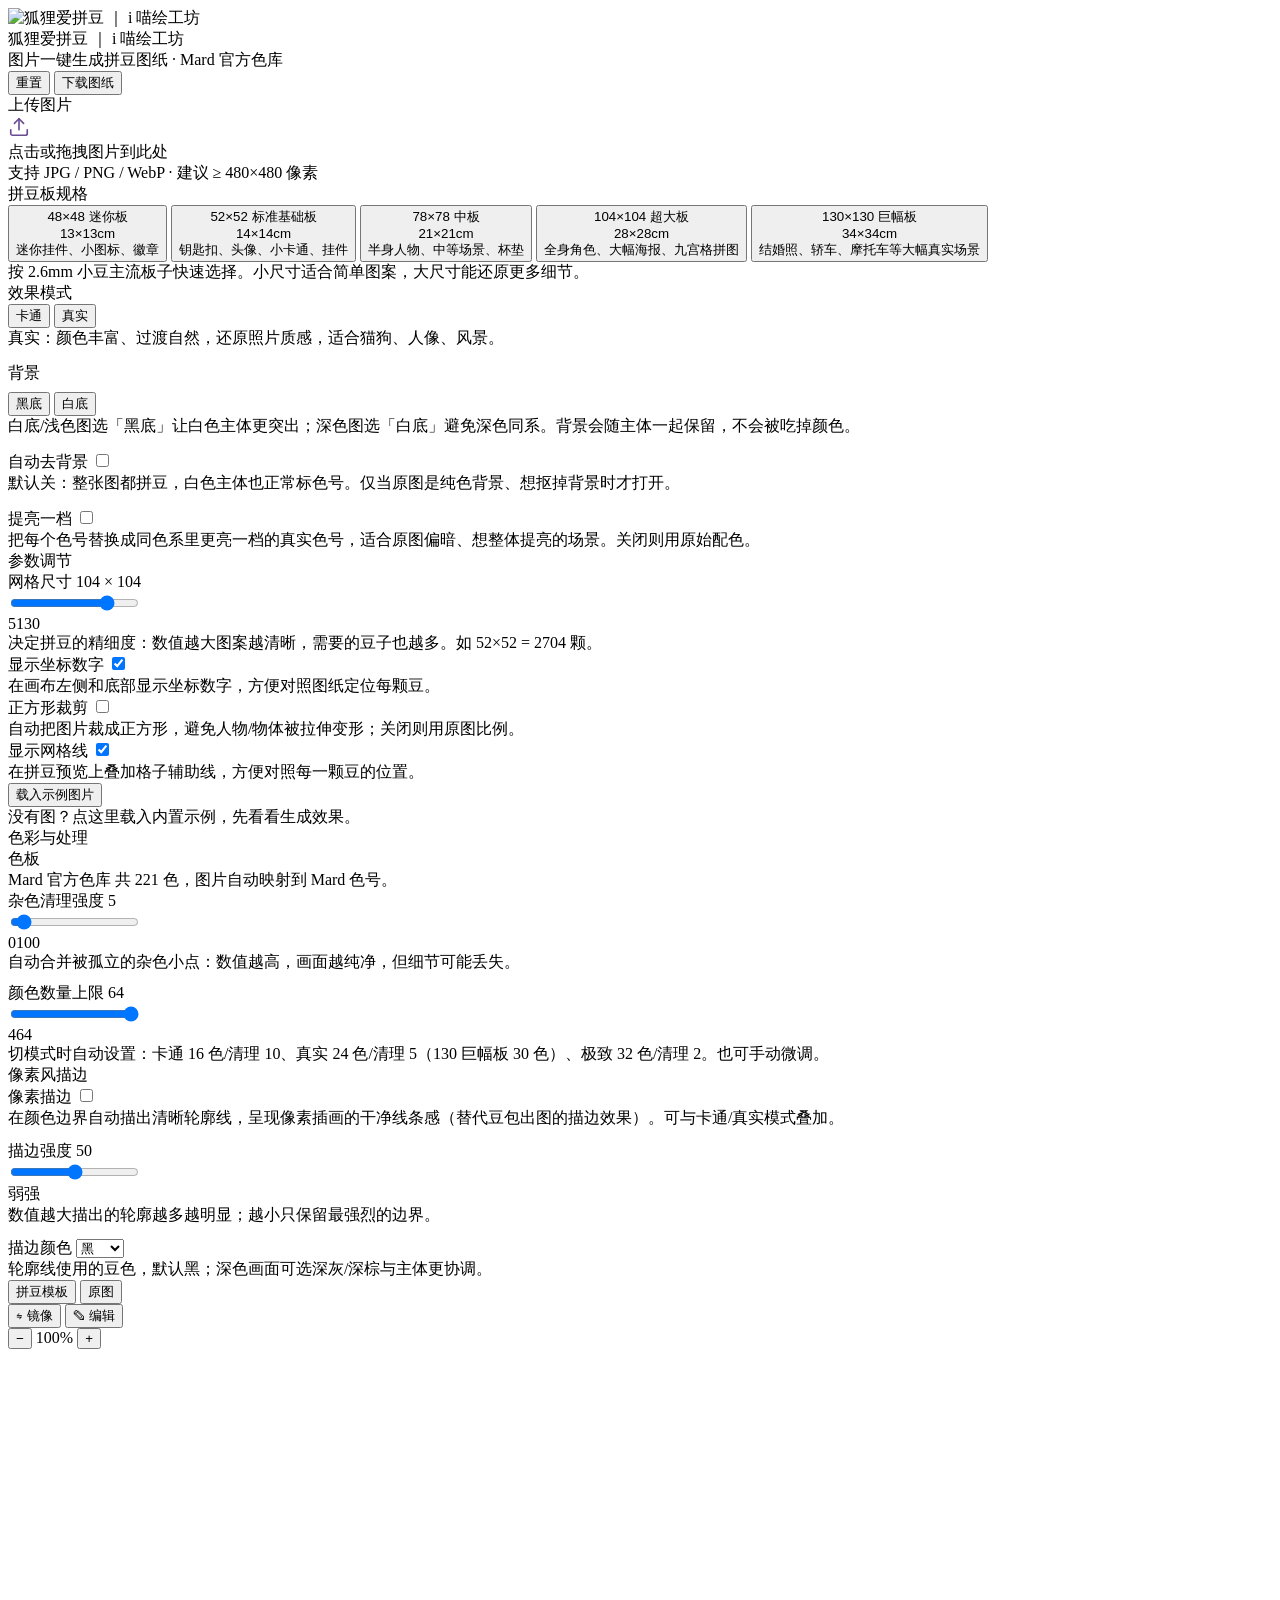
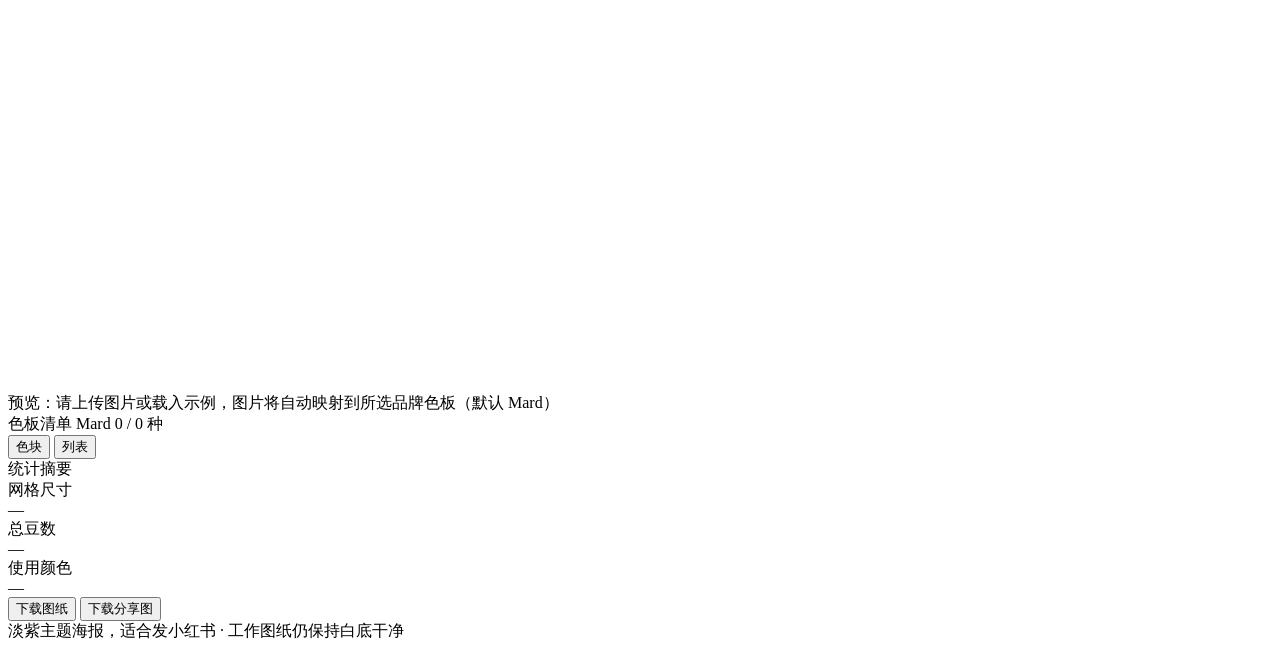
==== commit 1426d2c6: "v124: from fox_v124_upload" ====
--- a/index.html
+++ b/index.html
@@ -7,12 +7,12 @@
   <meta http-equiv="Expires" content="0" />
   <meta name="viewport" content="width=device-width, initial-scale=1.0, maximum-scale=1.0, user-scalable=no, viewport-fit=cover" />
   <title>狐狸爱拼豆 ｜ i 喵绘工坊 · 一键生成拼豆图纸</title>
-  <link rel="icon" type="image/x-icon" href="favicon.ico" />
-  <link rel="icon" type="image/png" sizes="64x64" href="favicon_64.png" />
+  <link rel="icon" type="image/x-icon" href="favicon.ico?v=124" />
+  <link rel="icon" type="image/png" sizes="64x64" href="favicon_64.png?v=124" />
   <link rel="preconnect" href="https://fonts.googleapis.com" />
   <link rel="preconnect" href="https://fonts.gstatic.com" crossorigin />
   <link href="https://fonts.googleapis.com/css2?family=Geist:wght@400;500;600;700&family=Geist+Mono:wght@500;600&family=Noto+Sans+SC:wght@400;500;600;700&display=swap" rel="stylesheet" />
-  <link rel="stylesheet" href="style.v5.css?v=117" />
+  <link rel="stylesheet" href="style.v5.css?v=124" />
 <script src="https://beacon.cdn.qq.com/sdk/4.5.9/beacon_web.min.js"></script>
 <script>
 (function(){
@@ -89,6 +89,11 @@
             <div class="board-card-size">28×28cm</div>
             <div class="board-card-use">全身角色、大幅海报、九宫格拼图</div>
           </button>
+          <button class="board-card" data-board="130">
+            <div class="board-card-title">130×130 巨幅板</div>
+            <div class="board-card-size">34×34cm</div>
+            <div class="board-card-use">结婚照、轿车、摩托车等大幅真实场景</div>
+          </button>
         </div>
         <div class="help-text tight">按 2.6mm 小豆主流板子快速选择。小尺寸适合简单图案，大尺寸能还原更多细节。</div>
       </section>
@@ -128,8 +133,8 @@
             <span class="slider-name">网格尺寸</span>
             <span id="grid-size-val" class="slider-val">104 × 104</span>
           </div>
-          <input id="grid-size" class="range" type="range" min="5" max="120" value="104" step="1" />
-          <div class="slider-scale"><span>5</span><span>120</span></div>
+          <input id="grid-size" class="range" type="range" min="5" max="130" value="104" step="1" />
+          <div class="slider-scale"><span>5</span><span>130</span></div>
           <div class="help-text">决定拼豆的精细度：数值越大图案越清晰，需要的豆子也越多。如 52×52 = 2704 颗。</div>
         </div>
         <div class="toggle-row">
@@ -175,8 +180,37 @@
           </div>
           <input id="max-colors" class="range" type="range" min="4" max="64" value="64" step="1" />
           <div class="slider-scale"><span>4</span><span>64</span></div>
-          <div class="help-text tight">切模式时自动设置：卡通 16 色/清理 10、真实 24 色/清理 5、极致 32 色/清理 2。也可手动微调。</div>
-        </div>
+          <div class="help-text tight">切模式时自动设置：卡通 16 色/清理 10、真实 24 色/清理 5（130 巨幅板 30 色）、极致 32 色/清理 2。也可手动微调。</div>
+        </div>
+      </div>
+    </section>
+
+    <section class="block collapsible collapsed">
+      <div class="block-label">像素风描边</div>
+      <div class="block-body">
+        <div class="toggle-row">
+          <span class="toggle-name">像素描边</span>
+          <label class="switch"><input id="toggle-outline" type="checkbox" /><span class="knob"></span></label>
+        </div>
+        <div class="help-text tight">在颜色边界自动描出清晰轮廓线，呈现像素插画的干净线条感（替代豆包出图的描边效果）。可与卡通/真实模式叠加。</div>
+        <div class="slider-row" style="margin-top:12px;">
+          <div class="slider-top">
+            <span class="slider-name">描边强度</span>
+            <span id="outline-strength-val" class="slider-val">50</span>
+          </div>
+          <input id="outline-strength" class="range" type="range" min="0" max="100" value="50" step="1" />
+          <div class="slider-scale"><span>弱</span><span>强</span></div>
+          <div class="help-text tight">数值越大描出的轮廓越多越明显；越小只保留最强烈的边界。</div>
+        </div>
+        <div class="field" style="margin-top:12px;">
+          <span class="field-name">描边颜色</span>
+          <select id="outline-color" class="select">
+            <option value="H7">黑</option>
+            <option value="H5">深灰</option>
+            <option value="H16">深棕</option>
+          </select>
+        </div>
+        <div class="help-text tight">轮廓线使用的豆色，默认黑；深色画面可选深灰/深棕与主体更协调。</div>
       </div>
     </section>
     </aside>
@@ -312,7 +346,7 @@
         <button id="edit-selectmode-btn" class="edit-selectmode-btn" title="开启后：单指/左键拖拽=框选一片区域；关闭后：单指/左键拖拽=平移画面">框选模式：关</button>
         <button id="edit-reset-btn" class="edit-reset-btn" title="复位视图（居中适应）">复位视图</button>
         <div class="edit-actions">
-          <button id="edit-clear" class="edit-btn" title="清除当前选区（重新选择）">清除</button>
+          <button id="edit-clear" class="edit-btn" title="清除所选格子的改色（还原为原色）">清除</button>
           <button id="edit-exit" class="edit-btn primary">确认</button>
         </div>
       </div>
@@ -321,6 +355,6 @@
 
   <!-- 品牌色卡弹窗已下线（白块 bug 待修，下周开放）；放大预览弹窗也已移除（暂缓）；使用说明弹窗已移除（用户不需要） -->
 
-  <script src="app.v5.js?v=117"></script>
+  <script src="app.v5.js?v=124"></script>
 </body>
 </html>
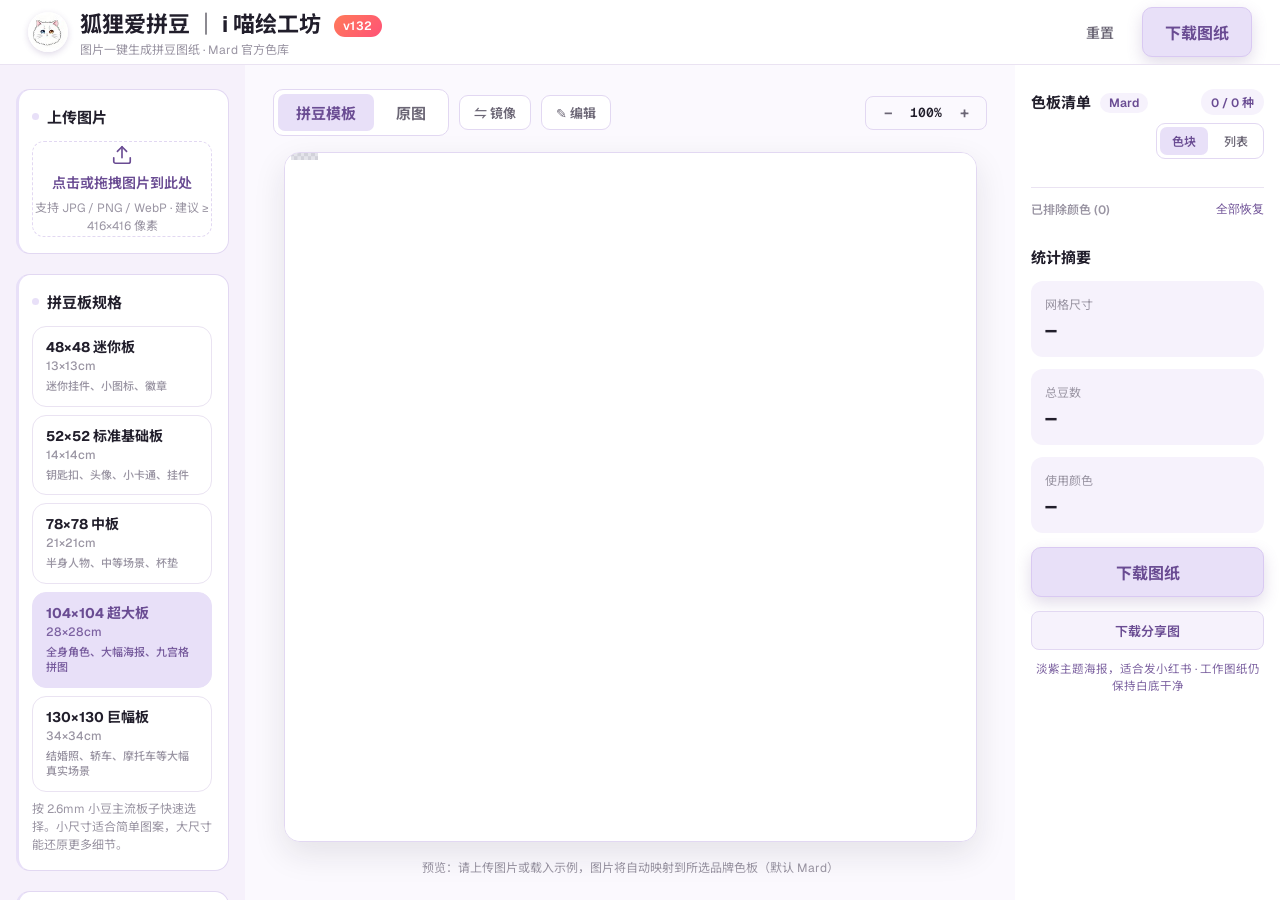
==== commit a538e6d9: "v132: from fox_v132_upload" ====
--- a/index.html
+++ b/index.html
@@ -7,12 +7,563 @@
   <meta http-equiv="Expires" content="0" />
   <meta name="viewport" content="width=device-width, initial-scale=1.0, maximum-scale=1.0, user-scalable=no, viewport-fit=cover" />
   <title>狐狸爱拼豆 ｜ i 喵绘工坊 · 一键生成拼豆图纸</title>
-  <link rel="icon" type="image/x-icon" href="favicon.ico?v=124" />
-  <link rel="icon" type="image/png" sizes="64x64" href="favicon_64.png?v=124" />
+  <link rel="icon" type="image/x-icon" href="[data-uri]" />
+  <link rel="icon" type="image/png" sizes="64x64" href="[data-uri]" />
   <link rel="preconnect" href="https://fonts.googleapis.com" />
   <link rel="preconnect" href="https://fonts.gstatic.com" crossorigin />
   <link href="https://fonts.googleapis.com/css2?family=Geist:wght@400;500;600;700&family=Geist+Mono:wght@500;600&family=Noto+Sans+SC:wght@400;500;600;700&display=swap" rel="stylesheet" />
-  <link rel="stylesheet" href="style.v5.css?v=124" />
+  <style>:root {
+  --accent: #E8E0F8;
+  --accent-ink: #6A4C93;
+  --accent-soft: #F6F2FC;
+  --accent-line: #E2D8F2;
+  --accent-hover: #EFE8F8;
+  --bg: #FBF9FE;
+  --side: #F6F1FB;
+  --ink: #211E2B;
+  --ink2: #6B6675;
+  --ink3: #9A95A3;
+  --line: #EAE3F2;
+  --line2: #E2D8F2;
+  --card: var(--accent-soft);
+  --white: #FFFFFF;
+  --sans: 'Geist', 'Noto Sans SC', system-ui, -apple-system, 'PingFang SC', 'Microsoft YaHei', sans-serif;
+  --mono: 'Geist Mono', 'SF Mono', ui-monospace, Consolas, monospace;
+}
+
+* { box-sizing: border-box; margin: 0; padding: 0; }
+html, body { height: 100%; }
+body {
+  font-family: var(--sans);
+  background: var(--bg);
+  color: var(--ink);
+  display: flex;
+  flex-direction: column;
+  height: 100vh;
+  overflow: hidden;
+  -webkit-font-smoothing: antialiased;
+}
+
+/* ===== TopBar ===== */
+.topbar {
+  height: 64px;
+  background: var(--white);
+  display: flex;
+  align-items: center;
+  justify-content: space-between;
+  padding: 0 28px;
+  flex-shrink: 0;
+}
+/* ===== Brand / Logo ===== */
+.brand { display: flex; align-items: center; gap: 12px; }
+.brand-logo-img { width: 40px; height: 40px; border-radius: 50%; object-fit: cover; box-shadow: 0 2px 6px rgba(106, 76, 147, 0.22); }
+.brand-text { display: flex; flex-direction: column; gap: 2px; }
+.brand-name { font-size: 22px; font-weight: 700; color: var(--ink); }
+.brand-sub { font-size: 12px; color: var(--ink3); }
+.ver-badge { display:none; margin-left:8px; padding:2px 9px; font-size:12px; font-weight:600; line-height:1.5; color:#fff; background:linear-gradient(135deg,#FF7A59,#FF5277); border-radius:999px; vertical-align:middle; letter-spacing:.4px; }
+.top-right { display: flex; align-items: center; gap: 12px; }
+
+/* ===== Buttons ===== */
+.btn-primary {
+  background: var(--accent);
+  color: var(--accent-ink);
+  border: 1px solid #D9C9F2;
+  border-radius: 10px;
+  padding: 12px 22px;
+  font-size: 16px;
+  font-weight: 700;
+  cursor: pointer;
+  font-family: var(--sans);
+  box-shadow: 0 6px 16px rgba(106, 76, 147, 0.20);
+  transition: filter .15s;
+}
+.btn-primary:hover { filter: brightness(1.05); }
+.btn-primary.full, .btn-outline.full, .btn-ghost.full { width: 100%; justify-content: center; }
+.btn-ghost {
+  background: transparent;
+  color: var(--ink2);
+  border: none;
+  padding: 8px 16px;
+  font-size: 14px;
+  font-weight: 500;
+  cursor: pointer;
+  font-family: var(--sans);
+  border-radius: 8px;
+}
+.btn-ghost:hover { background: var(--side); }
+.btn-ghost.icon { width: 34px; height: 34px; padding: 0; border-radius: 50%; font-size: 16px; font-weight: 700; line-height: 1; color: var(--accent-ink); border: 1.5px solid var(--line2); }
+.btn-ghost.icon:hover { background: var(--accent-soft); }
+.btn-outline {
+  background: var(--white);
+  color: var(--accent-ink);
+  border: 1px solid var(--accent-line);
+  border-radius: 10px;
+  padding: 11px 16px;
+  font-size: 14px;
+  font-weight: 600;
+  cursor: pointer;
+  font-family: var(--sans);
+  display: flex;
+  align-items: center;
+  justify-content: center;
+  transition: background .15s;
+}
+.btn-outline:hover { background: var(--accent-soft); }
+.btn-soft {
+  background: var(--accent-soft);
+  color: var(--accent-ink);
+  border: 1px solid var(--accent-line);
+  border-radius: 8px;
+  padding: 9px 16px;
+  font-size: 13px;
+  font-weight: 600;
+  cursor: pointer;
+  font-family: var(--sans);
+  display: flex;
+  align-items: center;
+  justify-content: center;
+  transition: background .15s;
+}
+.btn-soft:hover { background: var(--accent-hover); }
+.share-hint { font-size: 11.5px; color: var(--accent-ink); text-align: center; line-height: 1.5; opacity: .85; margin: -4px 2px 2px; }
+
+/* ===== Divider ===== */
+.divider { height: 1px; background: var(--line); flex-shrink: 0; }
+
+/* ===== Body layout ===== */
+.body { display: flex; flex: 1; min-height: 0; }
+.sidebar { overflow-y: auto; flex-shrink: 0; }
+.sidebar.left { width: 245px; background: var(--side); padding: 24px 16px; display: flex; flex-direction: column; gap: 20px; }
+.sidebar.right { width: 265px; background: var(--white); padding: 24px 16px; display: flex; flex-direction: column; gap: 14px; }
+
+/* ===== Blocks (left) ===== */
+.block {
+  display: flex;
+  flex-direction: column;
+  gap: 14px;
+  background: var(--white);
+  border: 1px solid var(--accent-line);
+  border-radius: 14px;
+  padding: 16px;
+}
+.block.primary { border-left: 3px solid var(--accent); padding-left: 13px; }
+.block-label { font-size: 15px; font-weight: 700; color: var(--ink); display: flex; align-items: center; gap: 8px; }
+.block-label::before { content: ''; width: 7px; height: 7px; border-radius: 50%; background: var(--accent); flex-shrink: 0; }
+
+/* mode selector & description */
+#mode-seg { width: 100%; }
+#mode-seg .seg-item { flex: 1; padding: 10px 6px; font-size: 14px; font-weight: 600; line-height: 1.25; }
+.mode-desc { font-size: 12.5px; line-height: 1.6; color: var(--ink3); }
+
+/* collapsible sections */
+.block.collapsible .block-label { cursor: pointer; user-select: none; justify-content: space-between; padding: 4px 0; }
+.block.collapsible .block-label::after { content: "▾"; font-size: 10px; color: var(--ink3); transition: transform .2s; margin-left: 8px; }
+.block.collapsible.collapsed .block-label::after { transform: rotate(-90deg); }
+.block.collapsible .block-body { display: flex; flex-direction: column; gap: 14px; transition: opacity .2s; }
+.block.collapsible.collapsed .block-body { display: none; }
+.block.collapsible.collapsed { gap: 0; }
+.upload-zone {
+  display: flex; flex-direction: column; align-items: center; justify-content: center;
+  gap: 6px; width: 100%; height: 96px; background: var(--white); border-radius: 12px;
+  border: 1.5px dashed var(--accent-line); cursor: pointer; text-align: center;
+  transition: background .15s, border-color .15s;
+}
+.upload-zone:hover, .upload-zone.drag { background: var(--accent-soft); border-color: var(--accent); }
+.upload-main { font-size: 14px; font-weight: 600; color: var(--accent-ink); }
+.upload-hint { font-size: 12px; color: var(--ink3); }
+
+/* sliders */
+.slider-row { display: flex; flex-direction: column; gap: 10px; }
+.slider-top { display: flex; justify-content: space-between; align-items: center; }
+.slider-name { font-size: 13px; color: var(--ink); font-weight: 500; }
+.slider-val { font-size: 13px; font-weight: 600; color: var(--accent-ink); font-family: var(--mono); }
+.slider-scale { display: flex; justify-content: space-between; font-family: var(--mono); font-size: 11px; color: var(--ink3); }
+.range { -webkit-appearance: none; appearance: none; width: 100%; height: 6px; border-radius: 3px; background: var(--line); outline: none; }
+.range::-webkit-slider-thumb { -webkit-appearance: none; appearance: none; width: 18px; height: 18px; border-radius: 50%; background: #fff; border: 3px solid var(--accent-ink); cursor: pointer; box-shadow: 0 2px 4px rgba(0,0,0,.18); }
+.range::-moz-range-thumb { width: 18px; height: 18px; border-radius: 50%; background: #fff; border: 3px solid var(--accent-ink); cursor: pointer; }
+
+/* help text（功能说明） */
+.help-text { font-size: 12px; color: var(--ink3); line-height: 1.5; }
+.help-text.tight { margin-top: -6px; }
+.help-inline { display: block; font-size: 11px; color: var(--ink3); font-weight: 400; margin-top: 2px; }
+
+/* toggles */
+.toggle-row { display: flex; align-items: center; justify-content: space-between; height: 44px; }
+.toggle-name { font-size: 14px; color: var(--ink); font-weight: 500; }
+.switch { position: relative; width: 44px; height: 24px; display: inline-block; cursor: pointer; }
+.switch input { opacity: 0; width: 0; height: 0; }
+.switch .knob { position: absolute; inset: 0; background: var(--line); border-radius: 12px; transition: background .2s; }
+.switch .knob::before { content: ""; position: absolute; width: 18px; height: 18px; left: 3px; top: 3px; background: #fff; border-radius: 50%; transition: transform .2s; box-shadow: 0 1px 2px rgba(0,0,0,.2); }
+.switch input:checked + .knob { background: var(--accent-ink); }
+.switch input:checked + .knob::before { transform: translateX(20px); }
+/* disabled：卡通/像素模式下抖动开关变灰，避免小白误操作 */
+.toggle-row.disabled .toggle-name { color: var(--muted); }
+.toggle-row.disabled .switch { cursor: not-allowed; }
+.toggle-row.disabled .switch input:disabled + .knob { background: #E5E3E8; }
+.toggle-row.disabled .switch input:disabled + .knob::before { background: #F7F7F8; box-shadow: 0 1px 2px rgba(0,0,0,.08); }
+
+/* fields */
+.field { display: flex; flex-direction: column; gap: 8px; }
+.field-line { display: flex; align-items: center; gap: 8px; }
+.field-name { font-size: 13px; color: var(--ink); font-weight: 500; }
+.select { width: 100%; padding: 8px 10px; border-radius: 8px; border: 1px solid var(--line); background: #fff; font-size: 14px; font-weight: 600; color: var(--ink); cursor: pointer; }
+.select:focus { outline: none; border-color: var(--accent-ink); }
+.field-unit { font-size: 12px; color: var(--ink3); }
+.num-input { width: 56px; padding: 5px 8px; border-radius: 8px; border: 1px solid var(--line); background: #fff; font-size: 13px; font-weight: 600; color: var(--ink); font-family: var(--mono); text-align: center; }
+.num-input:focus { outline: none; border-color: var(--accent-ink); }
+
+.brand-row { display: flex; align-items: center; gap: 8px; }
+.brand-select { display: flex; align-items: center; gap: 6px; padding: 5px 9px; border-radius: 8px; border: 1px solid var(--line); background: #fff; font-size: 12px; font-weight: 600; color: var(--ink); cursor: pointer; }
+.brand-select .chev { color: var(--ink3); font-size: 11px; }
+.pills { display: flex; gap: 5px; }
+.pill { padding: 4px 9px; border-radius: 12px; border: 1px solid var(--line); background: #fff; font-family: var(--mono); font-size: 11px; font-weight: 500; color: var(--ink2); cursor: pointer; transition: all .15s; }
+.pill.active { background: var(--accent); color: var(--accent-ink); border-color: var(--accent); }
+
+/* segmented */
+.seg { display: flex; gap: 4px; padding: 4px; border-radius: 10px; background: #fff; border: 1px solid var(--line2); width: fit-content; }
+.seg-item { border: none; background: transparent; padding: 6px 14px; border-radius: 7px; font-size: 13px; font-weight: 500; color: var(--ink2); cursor: pointer; font-family: var(--sans); transition: all .15s; }
+.seg-item.active { background: var(--accent); color: var(--accent-ink); font-weight: 600; }
+.seg-sm { padding: 3px; border-radius: 9px; }
+.seg-sm .seg-item { padding: 5px 12px; font-size: 12px; }
+#mode-seg { width: 100%; }
+#mode-seg .seg-item { flex: 1; }
+
+/* board size quick selector */
+#board-pills { display: flex; flex-direction: column; gap: 8px; }
+.board-card {
+  width: 100%; padding: 11px 13px; border-radius: 14px; border: 1px solid var(--line);
+  background: #fff; text-align: left; cursor: pointer; transition: all .15s;
+  box-sizing: border-box; font-family: var(--sans);
+}
+.board-card:hover { border-color: var(--accent-line); background: var(--accent-soft); }
+.board-card.active { background: var(--accent); border-color: var(--accent); }
+.board-card-title { font-size: 14px; font-weight: 700; color: var(--ink); line-height: 1.3; }
+.board-card.active .board-card-title { color: var(--accent-ink); }
+.board-card-size { font-size: 12px; font-weight: 500; color: var(--ink3); margin-top: 2px; }
+.board-card.active .board-card-size { color: var(--accent-ink); opacity: 0.85; }
+.board-card-use { font-size: 11px; font-weight: 500; color: var(--ink3); margin-top: 5px; line-height: 1.4; }
+.board-card.active .board-card-use { color: var(--accent-ink); opacity: 0.9; }
+
+/* ===== Canvas area ===== */
+.canvas-area { flex: 1; display: flex; flex-direction: column; background: var(--bg); padding: 24px 28px; gap: 16px; min-width: 0; }
+.canvas-toolbar { display: flex; justify-content: space-between; align-items: center; }
+.zoom { display: flex; align-items: center; gap: 10px; padding: 4px 10px; border-radius: 8px; border: 1px solid var(--line2); }
+.zoom-btn { width: 24px; height: 24px; border: none; background: transparent; font-size: 16px; font-weight: 600; color: var(--ink2); cursor: pointer; font-family: var(--sans); }
+.zoom-val { font-size: 13px; font-weight: 600; color: var(--ink); font-family: var(--mono); }
+.canvas-wrap { position: relative; flex: 1; display: flex; align-items: center; justify-content: center; min-height: 0; }
+#bead-canvas { border-radius: 16px; box-shadow: 0 12px 32px rgba(33,30,43,.10); border: 1px solid var(--line2); max-width: 100%; max-height: 100%; image-rendering: pixelated; image-rendering: -webkit-optimize-contrast; image-rendering: crisp-edges; cursor: default; }
+.canvas-wrap.editing #bead-canvas { cursor: crosshair; }
+
+/* floating editor toolbar — text labels */
+.edit-toolbar { position: absolute; left: 14px; top: 14px; width: auto; background: #fff; border-radius: 14px; padding: 7px; display: flex; flex-direction: column; align-items: center; gap: 6px; box-shadow: 0 6px 16px rgba(33,30,43,.18); }
+.etool { min-width: 48px; height: 32px; border: none; background: var(--side); border-radius: 9px; font-size: 12px; color: var(--ink2); cursor: pointer; display: flex; align-items: center; justify-content: center; padding: 0 8px; font-family: var(--sans); font-weight: 500; }
+.etool.active { background: var(--accent); color: var(--accent-ink); }
+.etool-div { width: 24px; height: 1px; background: var(--line); }
+.edit-badge { position: absolute; right: 14px; top: 14px; padding: 6px 12px; border-radius: 20px; background: var(--ink); color: #fff; font-size: 12px; font-weight: 600; }
+.canvas-hint { font-size: 12px; color: var(--ink3); text-align: center; }
+
+/* ===== Right panel ===== */
+.panel-head { display: flex; justify-content: space-between; align-items: center; }
+.panel-title { font-size: 15px; font-weight: 700; color: var(--ink); }
+.brand-tag { display: inline-block; margin-left: 6px; padding: 2px 9px; border-radius: 10px; background: var(--accent-soft); color: var(--accent-ink); font-size: 12px; font-weight: 600; vertical-align: middle; }
+.brand-pills { flex-wrap: wrap; }
+.stats-title { margin-top: 6px; }
+.badge { padding: 4px 10px; border-radius: 20px; background: var(--accent-soft); color: var(--accent-ink); font-size: 12px; font-weight: 600; }
+.palette-viewbar { display: flex; justify-content: flex-end; margin-top: -6px; }
+.palette-list { display: flex; flex-direction: column; gap: 8px; }
+.palette-list.grid { display: grid; grid-template-columns: repeat(5, 1fr); gap: 8px; }
+.palette-chip { position: relative; display: flex; align-items: center; justify-content: center; aspect-ratio: 1 / 1; border-radius: 8px; background: #fff; border: 1px solid var(--line); cursor: pointer; transition: background .15s; }
+.palette-chip:hover { background: var(--side); }
+.palette-chip.selected { background: var(--accent-soft); outline: 1px solid var(--accent-line); }
+.palette-chip .swatch { position: relative; width: calc(100% - 8px); height: calc(100% - 8px); border-radius: 5px; border: 1px solid var(--line); display: flex; align-items: center; justify-content: center; font-size: 10px; font-weight: 700; font-family: var(--mono); text-shadow: 0 1px 2px rgba(0,0,0,.15); }
+.palette-chip .pcx { position: absolute; top: 3px; left: 3px; width: 16px; height: 16px; border: none; background: rgba(255,255,255,.92); border-radius: 50%; font-size: 11px; color: var(--accent-ink); cursor: pointer; display: none; align-items: center; justify-content: center; line-height: 1; z-index: 1; }
+.palette-chip:hover .pcx { display: flex; }
+.color-row { display: flex; align-items: center; justify-content: space-between; height: 30px; gap: 10px; cursor: pointer; padding: 0 4px; border-radius: 6px; }
+.color-row:hover { background: var(--side); }
+.color-row.selected { background: var(--accent-soft); outline: 1px solid var(--accent-line); }
+.cr-left { display: flex; align-items: center; gap: 10px; min-width: 0; }
+.swatch { width: 20px; height: 20px; border-radius: 5px; border: 1px solid var(--line); flex-shrink: 0; }
+.cr-name { font-size: 13px; color: var(--ink); font-weight: 500; white-space: nowrap; overflow: hidden; text-overflow: ellipsis; }
+.cr-right { display: flex; align-items: center; gap: 8px; flex-shrink: 0; }
+.cr-count { font-size: 12px; font-weight: 600; color: var(--ink2); font-family: var(--mono); }
+.prop-bar { width: 56px; height: 6px; background: #EFEAE6; border-radius: 3px; overflow: hidden; }
+.prop-fill { height: 6px; border-radius: 3px; }
+.cr-exclude { font-size: 12px; color: var(--accent-ink); font-weight: 500; background: none; border: none; cursor: pointer; padding: 2px 4px; }
+
+.excluded { border-top: 1px solid var(--line); padding-top: 12px; display: flex; flex-direction: column; gap: 8px; }
+.ex-head { display: flex; justify-content: space-between; align-items: center; }
+.ex-title { font-size: 12px; font-weight: 600; color: var(--ink3); }
+.ex-restore-all { font-size: 12px; color: var(--accent-ink); background: none; border: none; cursor: pointer; font-weight: 500; }
+.ex-list { display: flex; flex-direction: column; gap: 6px; }
+.ex-row { display: flex; align-items: center; justify-content: space-between; height: 30px; gap: 10px; }
+.ex-left { display: flex; align-items: center; gap: 10px; }
+.ex-name { font-size: 13px; color: var(--ink3); font-weight: 500; }
+.ex-restore { font-size: 12px; color: var(--accent-ink); background: none; border: none; cursor: pointer; font-weight: 500; }
+
+.stats-grid { display: flex; flex-direction: column; gap: 12px; }
+.stat-card { background: var(--card); border-radius: 12px; padding: 14px; }
+.stat-label { font-size: 12px; color: var(--ink3); }
+.stat-val { font-size: 20px; font-weight: 700; color: var(--ink); font-family: var(--mono); margin-top: 4px; }
+
+/* ===== Modal ===== */
+.modal-backdrop { position: fixed; inset: 0; background: rgba(33,30,43,.45); display: flex; align-items: center; justify-content: center; z-index: 100; }
+.modal-backdrop[hidden] { display: none; }
+.modal-card { width: 440px; max-height: 90vh; overflow-y: auto; background: #fff; border-radius: 16px; padding: 24px; box-shadow: 0 20px 40px rgba(33,30,43,.3); display: flex; flex-direction: column; gap: 14px; }
+.modal-head { display: flex; justify-content: space-between; align-items: center; }
+.modal-title { font-size: 17px; font-weight: 700; }
+.modal-close { width: 28px; height: 28px; border: none; background: var(--side); border-radius: 8px; font-size: 14px; color: var(--ink2); cursor: pointer; }
+.modal-div { height: 1px; background: var(--line); }
+.modal-row { display: flex; align-items: center; justify-content: space-between; min-height: 40px; }
+.modal-row.sub { height: auto; }
+.modal-row-name { font-size: 14px; color: var(--ink); font-weight: 500; }
+.modal-row-name.sm { font-size: 12px; color: var(--ink3); }
+.modal-sub { border: 1px solid var(--line2); border-radius: 10px; padding: 8px 12px; display: flex; flex-direction: column; gap: 10px; }
+.grid-colors { display: flex; gap: 10px; }
+.gc { width: 26px; height: 26px; border-radius: 13px; border: 2px solid transparent; cursor: pointer; }
+
+/* ===== Guide Modal ===== */
+.guide-card { width: 480px; }
+.guide-demo { display: flex; align-items: center; justify-content: center; gap: 14px; background: var(--side); border-radius: 12px; padding: 14px; }
+.demo-img { width: 132px; height: 132px; object-fit: cover; border-radius: 8px; background: #fff; box-shadow: 0 2px 8px rgba(33,30,43,.08); }
+.demo-arrow { font-size: 24px; color: var(--accent-ink); font-weight: 700; }
+.guide-demo-cap { text-align: center; font-size: 12px; color: var(--ink3); margin-top: -4px; }
+.steps { display: flex; flex-direction: column; gap: 14px; }
+.step { display: flex; gap: 12px; align-items: flex-start; }
+.step-num { flex: 0 0 26px; width: 26px; height: 26px; border-radius: 50%; background: var(--accent); color: var(--accent-ink); font-size: 13px; font-weight: 700; display: flex; align-items: center; justify-content: center; }
+.step-title { font-size: 14px; font-weight: 600; color: var(--ink); margin-bottom: 3px; }
+.step-desc { font-size: 12.5px; line-height: 1.6; color: var(--ink3); }
+.guide-tips { display: flex; gap: 8px; align-items: flex-start; background: var(--accent-soft); border-radius: 10px; padding: 10px 12px; font-size: 12.5px; line-height: 1.6; color: var(--ink2); }
+.tip-tag { flex: 0 0 auto; background: var(--accent); color: var(--accent-ink); font-size: 11px; font-weight: 600; padding: 2px 8px; border-radius: 6px; }
+.gc.active { border-color: var(--accent); }
+.modal-btns { display: flex; gap: 12px; margin-top: 4px; }
+
+/* ===== 放大预览弹窗 ===== */
+.preview-backdrop {
+  background: rgba(33, 30, 43, 0.78);
+  flex-direction: column;
+  cursor: grab;
+  overflow: hidden;
+}
+.preview-backdrop:active { cursor: grabbing; }
+.preview-hint {
+  position: absolute;
+  top: 18px;
+  left: 50%;
+  transform: translateX(-50%);
+  display: flex;
+  align-items: center;
+  gap: 10px;
+  padding: 9px 18px;
+  background: #fff;
+  border-radius: 30px;
+  font-size: 14px;
+  font-weight: 600;
+  color: var(--ink);
+  box-shadow: 0 6px 18px rgba(33, 30, 43, 0.2);
+  z-index: 110;
+  pointer-events: none;
+}
+.preview-shortcut { font-size: 12px; font-weight: 500; color: var(--ink3); }
+.preview-canvas {
+  background: #fff;
+  border-radius: 12px;
+  box-shadow: 0 20px 60px rgba(33, 30, 43, 0.35);
+  image-rendering: pixelated;
+  image-rendering: -webkit-optimize-contrast;
+  image-rendering: crisp-edges;
+  touch-action: none;
+}
+.preview-close {
+  position: absolute;
+  top: 16px;
+  right: 16px;
+  width: 38px;
+  height: 38px;
+  border: none;
+  border-radius: 50%;
+  background: #fff;
+  color: var(--ink2);
+  font-size: 16px;
+  font-weight: 600;
+  cursor: pointer;
+  box-shadow: 0 4px 14px rgba(33, 30, 43, 0.2);
+  z-index: 110;
+  display: flex;
+  align-items: center;
+  justify-content: center;
+  transition: background .15s;
+}
+.preview-close:hover { background: var(--accent-soft); }
+
+
+
+/* ===== Tool button (canvas toolbar) ===== */
+.tool-btn {
+  display: inline-flex; align-items: center; gap: 6px;
+  padding: 7px 14px; border-radius: 9px;
+  border: 1px solid var(--line2); background: #fff;
+  font-size: 13px; font-weight: 600; color: var(--ink2);
+  cursor: pointer; font-family: var(--sans);
+  transition: all .15s;
+}
+.tool-btn:hover { background: var(--accent-soft); }
+.tool-btn.active { background: var(--accent); color: var(--accent-ink); border-color: var(--accent); box-shadow: 0 6px 14px rgba(106, 76, 147, 0.18); }
+
+/* ===== 画布工具栏左侧组 & 视图标签放大加粗 ===== */
+.tool-left { display: flex; align-items: center; gap: 10px; flex-wrap: wrap; }
+#view-seg .seg-item { padding: 8px 18px; font-size: 15px; font-weight: 700; }
+
+/* ===== 品牌色卡弹窗 ===== */
+.palette-card { width: 560px; max-width: 92vw; }
+.pal-meta { font-size: 12px; color: var(--ink3); margin: 2px 0 6px; }
+.palette-grid { display: grid; grid-template-columns: repeat(auto-fill, minmax(76px, 1fr)); gap: 8px; max-height: 54vh; min-height: 160px; overflow-y: auto; padding: 10px; background: #EDE9F8; border: 1px solid var(--line2); border-radius: 12px; position: relative; z-index: 1; }
+.pal-chip { display: flex; flex-direction: column; align-items: center; gap: 4px; padding: 6px 4px; border-radius: 8px; background: var(--white); border: 1px solid var(--line2); box-shadow: 0 2px 6px rgba(33,30,43,.08); }
+.pal-chip:hover { background: var(--accent-soft); border-color: var(--accent); }
+.pal-swatch { width: 100%; height: 34px; border-radius: 6px; border: 1px solid rgba(33,30,43,.12); box-shadow: inset 0 0 0 1px rgba(255,255,255,.35); }
+.pal-id { font-size: 11px; font-weight: 700; color: var(--ink); font-family: var(--mono); }
+.pal-name { font-size: 10px; color: var(--ink3); max-width: 100%; overflow: hidden; text-overflow: ellipsis; white-space: nowrap; }
+.pal-empty { grid-column: 1 / -1; text-align: center; padding: 40px 12px; font-size: 13px; color: var(--ink3); }
+.pal-empty { grid-column: 1 / -1; text-align: center; padding: 40px 12px; font-size: 13px; color: var(--ink3); }
+
+/* ===== Responsive（平板 / 手机） ===== */
+@media (max-width: 1024px) {
+  body { overflow: auto; }
+  .body { flex-direction: column; overflow-y: auto; min-height: 0; }
+  .sidebar { overflow: visible; }
+  .sidebar.left, .sidebar.right { width: 100%; }
+  .canvas-area { order: -1; min-height: 72vh; }
+  .canvas-wrap { min-height: 52vh; }
+}
+@media (max-width: 640px) {
+  .topbar { height: auto; min-height: 56px; flex-wrap: wrap; gap: 8px; padding: 10px 14px; }
+  .brand-name { font-size: 18px; }
+  .brand-sub { font-size: 11px; }
+  .top-right { gap: 8px; }
+  .btn-primary { padding: 10px 16px; font-size: 15px; }
+  .canvas-area { padding: 16px 14px; }
+  .canvas-toolbar { flex-wrap: wrap; gap: 10px; }
+  .sidebar.left, .sidebar.right { padding: 16px 12px; }
+}
+
+
+/* ====================== v103: 编辑大图面板（按用户草图：左色板+右大图，右下角确认） ====================== */
+.edit-overlay {
+  position: fixed; inset: 0; z-index: 100;
+  background: rgba(33, 30, 43, 0.55);
+  display: flex; flex-direction: column;
+  backdrop-filter: blur(2px);
+}
+.edit-overlay[hidden] { display: none; }
+.edit-head {
+  display: flex; align-items: center; gap: 14px;
+  padding: 10px 18px; background: var(--white);
+  border-bottom: 1px solid var(--line2);
+  box-shadow: 0 2px 10px rgba(0,0,0,0.06);
+}
+.edit-title { font-size: 17px; font-weight: 700; color: var(--ink); }
+.edit-tip { font-size: 13px; color: var(--ink3); }
+.edit-sel {
+  font-size: 13px; font-weight: 600; color: var(--accent-ink);
+  background: var(--accent-soft); border: 1px solid var(--accent-line);
+  padding: 4px 10px; border-radius: 20px;
+}
+.edit-btn {
+  padding: 8px 18px; border-radius: 10px; border: 1px solid var(--accent-line);
+  background: var(--white); color: var(--accent-ink); font-size: 14px; font-weight: 600; cursor: pointer;
+}
+.edit-btn:hover { background: var(--accent-soft); }
+.edit-btn.primary {
+  background: var(--accent); color: var(--accent-ink); border-color: var(--accent-line);
+  padding: 10px 26px; font-size: 15px; font-weight: 700; border-radius: 12px;
+}
+.edit-btn.primary:hover { background: var(--accent-soft); }
+.edit-body { flex: 1; display: flex; min-height: 0; background: var(--bg); }
+.edit-colors {
+  width: 280px; min-width: 280px; max-width: 280px; flex-shrink: 0; background: var(--white);
+  border-right: 1px solid var(--line2);
+  display: flex; flex-direction: column; min-height: 0;
+}
+.edit-colors-head {
+  padding: 12px 14px; font-size: 13px; font-weight: 700; color: var(--ink);
+  border-bottom: 1px solid var(--line); background: var(--accent-soft);
+}
+.edit-colors-grid {
+  flex: 1; overflow-y: auto; padding: 8px;
+  display: grid; grid-template-columns: repeat(8, 1fr); gap: 5px; align-content: start;
+}
+.edit-color-item {
+  cursor: pointer; border-radius: 7px; padding: 0;
+  border: 1px solid transparent; transition: border-color .12s, transform .12s;
+}
+.edit-color-item:hover { border-color: var(--accent-ink); transform: translateY(-1px); }
+.edit-color-item .ec-sw {
+  position: relative; width: 100%; aspect-ratio: 1 / 1;
+  border-radius: 6px; border: 1px solid rgba(0,0,0,0.12);
+  display: flex; align-items: center; justify-content: center; overflow: hidden;
+}
+.edit-color-item .ec-id {
+  font-size: 11px; line-height: 1; font-weight: 700; font-family: var(--mono);
+  text-shadow: 0 0 2px rgba(0,0,0,0.5); pointer-events: none; white-space: nowrap;
+}
+.edit-replace {
+  padding: 10px 12px; border-bottom: 1px solid var(--line); background: var(--white);
+  display: flex; flex-direction: column; gap: 8px;
+}
+.edit-replace-head { font-size: 13px; font-weight: 700; color: var(--ink); }
+.edit-replace-row { display: flex; align-items: center; gap: 6px; }
+.edit-replace-sel {
+  flex: 1; min-width: 0; padding: 6px 8px; font-size: 12px; font-family: var(--mono);
+  border: 1px solid var(--accent-line); border-radius: 7px; background: var(--white); color: var(--ink); cursor: pointer;
+}
+.edit-replace-arrow { color: var(--ink3); font-weight: 700; flex-shrink: 0; }
+.edit-replace-info { font-size: 12px; color: var(--ink3); }
+.edit-replace-btn {
+  width: 100%; padding: 9px; font-size: 13px; font-weight: 700; cursor: pointer;
+  border: 1px solid var(--accent-ink); border-radius: 8px; background: var(--accent); color: var(--accent-ink);
+}
+.edit-replace-btn:hover { background: var(--accent-soft); }
+.edit-canvas-viewport {
+  position: relative; flex: 1; overflow: hidden;
+  background: repeating-conic-gradient(#F3EFFA 0% 25%, #FBF9FE 0% 50%) 0 0 / 28px 28px;
+  cursor: default; touch-action: none;
+}
+.edit-canvas-viewport.pan-mode { cursor: grab; }
+.edit-canvas-viewport.panning { cursor: grabbing; }
+.edit-canvas-stage {
+  position: absolute; left: 0; top: 0;
+  transform-origin: 0 0; will-change: transform;
+  box-shadow: 0 6px 26px rgba(0,0,0,0.12); border-radius: 6px;
+}
+.edit-canvas-stage > canvas { position: absolute; left: 0; top: 0; display: block; }
+#edit-overlay-canvas { position: absolute; left: 0; top: 0; pointer-events: none; }
+.edit-view-hint {
+  position: absolute; left: 50%; top: 14px; transform: translateX(-50%); z-index: 2;
+  max-width: calc(100% - 28px); text-align: center;
+  font-size: 12px; color: var(--ink3);
+  background: rgba(255,255,255,0.82); border: 1px solid var(--line2);
+  padding: 5px 10px; border-radius: 8px; pointer-events: none;
+}
+.edit-actions {
+  position: absolute; right: 14px; bottom: 14px;
+  display: flex; gap: 10px; align-items: center;
+  z-index: 3;
+}
+.edit-reset-btn {
+  position: absolute; right: 14px; top: 14px; z-index: 3;
+  font-size: 12px; color: var(--ink3);
+  background: rgba(255,255,255,0.9); border: 1px solid var(--line2);
+  padding: 5px 10px; border-radius: 8px; cursor: pointer;
+}
+.edit-reset-btn:hover { background: #fff; color: var(--ink1); }
+
+/* 移动端：编辑面板改为上下堆叠，色号区横向滚动 */
+@media (max-width: 820px) {
+  .edit-body { flex-direction: column; }
+  .edit-colors { width: 100%; min-width: 0; max-width: none; height: auto; max-height: 46vh; border-right: none; border-bottom: 1px solid var(--line2); overflow-y: auto; }
+  .edit-colors-grid { grid-template-columns: repeat(8, 1fr); flex: none; }
+  .edit-view-hint { display: none; } /* 移动端隐藏冗余提示，避免顶部遮挡/拥挤；选择项已含说明 */
+}
+</style>
 <script src="https://beacon.cdn.qq.com/sdk/4.5.9/beacon_web.min.js"></script>
 <script>
 (function(){
@@ -39,7 +590,7 @@
   <!-- ===== TopBar ===== -->
   <header class="topbar">
     <div class="brand">
-      <img class="brand-logo-img" src="logo_circle.jpg" alt="狐狸爱拼豆 ｜ i 喵绘工坊" />
+      <img class="brand-logo-img" src="[data-uri]" alt="狐狸爱拼豆 ｜ i 喵绘工坊" />
       <div class="brand-text">
         <div class="brand-name">狐狸爱拼豆 ｜ i 喵绘工坊 <span class="ver-badge" id="ver-badge"></span></div>
         <div class="brand-sub">图片一键生成拼豆图纸 · Mard 官方色库</div>
@@ -224,7 +775,7 @@
             <button class="seg-item" data-view="original">原图</button>
           </div>
           <button id="btn-mirror" class="tool-btn" title="镜像翻转（左右）：预览 / 图纸同步翻转">⇋ 镜像</button>
-          <button id="btn-edit" class="tool-btn" title="编辑模式：点选或框选格子换色">✎ 编辑</button>
+          <button id="btn-edit" class="tool-btn" title='编辑模式：点选单格换色，整片换色用「色号一键替换」'>✎ 编辑</button>
           <!-- 放大预览暂缓：按钮和弹窗均移除，功能代码保留在 app.js 中，下周恢复 -->
         </div>
         <div class="zoom">
@@ -329,12 +880,22 @@
   <div id="edit-overlay" class="edit-overlay" hidden>
     <div class="edit-head">
       <span class="edit-title">✎ 编辑模式</span>
-      <span class="edit-tip">点选 / 框选格子 → 左侧点色号换色</span>
+      <span class="edit-tip">点选格子换色 · 整片换色用上方"色号一键替换"</span>
       <span class="edit-sel" id="edit-selinfo">未选中</span>
     </div>
     <div class="edit-body">
       <aside class="edit-colors">
         <div class="edit-colors-head">色号区域 · Mard 221</div>
+        <div class="edit-replace">
+          <div class="edit-replace-head">色号一键替换</div>
+          <div class="edit-replace-row">
+            <select id="edit-replace-from" class="edit-replace-sel" title="把这张图里存在的某一个色号全部替换"></select>
+            <span class="edit-replace-arrow">→</span>
+            <select id="edit-replace-to" class="edit-replace-sel" title="替换成目标色号（默认白色，适合点眼睛高光）"></select>
+          </div>
+          <div class="edit-replace-info" id="edit-replace-info">打开图片后显示可替换色</div>
+          <button id="edit-replace-btn" class="edit-replace-btn">一键替换</button>
+        </div>
         <div class="edit-colors-grid" id="edit-colors-grid"></div>
       </aside>
       <div class="edit-canvas-viewport" id="edit-canvas-viewport">
@@ -342,8 +903,7 @@
           <canvas id="edit-canvas"></canvas>
           <canvas id="edit-overlay-canvas"></canvas>
         </div>
-        <div class="edit-view-hint" id="edit-view-hint">100% · 滚轮缩放 · 右键/空格拖拽平移 · 双击选格/拖拽框选</div>
-        <button id="edit-selectmode-btn" class="edit-selectmode-btn" title="开启后：单指/左键拖拽=框选一片区域；关闭后：单指/左键拖拽=平移画面">框选模式：关</button>
+        <div class="edit-view-hint" id="edit-view-hint">100% · 滚轮缩放 · 右键/空格拖拽平移 · 双击选格</div>
         <button id="edit-reset-btn" class="edit-reset-btn" title="复位视图（居中适应）">复位视图</button>
         <div class="edit-actions">
           <button id="edit-clear" class="edit-btn" title="清除所选格子的改色（还原为原色）">清除</button>
@@ -355,6 +915,3470 @@
 
   <!-- 品牌色卡弹窗已下线（白块 bug 待修，下周开放）；放大预览弹窗也已移除（暂缓）；使用说明弹窗已移除（用户不需要） -->
 
-  <script src="app.v5.js?v=124"></script>
+  <script>/* =========================================================================
+ * 拼豆模板生成器 · 前端逻辑
+ * 算法参考 Zippland/perler-beads：主导色提取 + Oklab 感知距离映射 +
+ * 区域合并(杂色清理) + 边界背景移除 + 颜色排除重映射
+ * ========================================================================= */
+
+/* 应用版本号：每次发版 +1，用于给静态资源加版本号（破浏览器缓存，确保覆盖上传后所有设备生效） */
+const APP_VERSION = '132';
+const SAMPLE_DATA_URI = '[data-uri]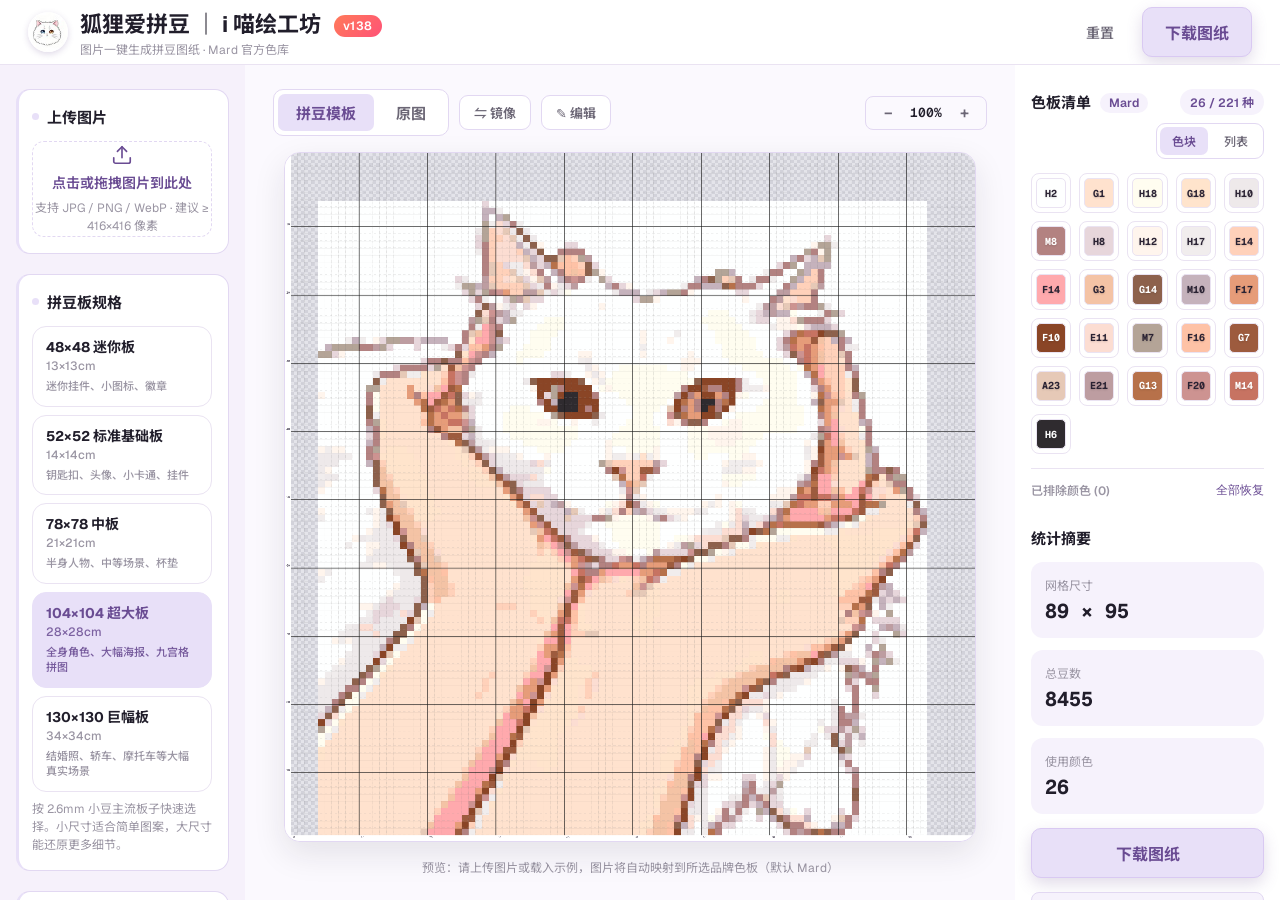
==== commit 977ed15c: "v137: from fox_v137_upload" ====
--- a/index.html
+++ b/index.html
@@ -609,12 +609,12 @@
     <aside class="sidebar left">
       <section class="block primary">
         <div class="block-label">上传图片</div>
-        <label id="upload-zone" class="upload-zone" for="file-input">
+        <label id="upload-zone" class="upload-zone">
           <svg viewBox="0 0 24 24" width="22" height="22" fill="none" stroke="#6A4C93" stroke-width="1.8" stroke-linecap="round" stroke-linejoin="round"><path d="M21 15v4a2 2 0 0 1-2 2H5a2 2 0 0 1-2-2v-4"/><polyline points="17 8 12 3 7 8"/><line x1="12" y1="3" x2="12" y2="15"/></svg>
           <div class="upload-main">点击或拖拽图片到此处</div>
-          <div class="upload-hint" id="upload-hint">支持 JPG / PNG / WebP · 建议 ≥ 480×480 像素</div>
+          <div class="upload-hint" id="upload-hint">支持 JPG / PNG / WebP · 建议 ≥ 480×480 像素 · 也可 Ctrl+V 粘贴</div>
         </label>
-        <input id="file-input" type="file" accept="image/*" hidden />
+        <input id="file-input" type="file" accept="image/*" style="position:absolute;width:1px;height:1px;padding:0;margin:-1px;overflow:hidden;clip:rect(0,0,0,0);border:0;left:-9999px;" />
       </section>
 
       <section class="block primary">
@@ -922,7 +922,7 @@
  * ========================================================================= */
 
 /* 应用版本号：每次发版 +1，用于给静态资源加版本号（破浏览器缓存，确保覆盖上传后所有设备生效） */
-const APP_VERSION = '132';
+const APP_VERSION = '138';
 const SAMPLE_DATA_URI = '[data-uri]';
 const LOGO_DATA_URI = '[data-uri]';
 
@@ -1746,6 +1746,10 @@
   // 亮底(平均 L>0.86)或暗底(平均 L<0.35)且均匀(vL<0.12) → 视为存在可填充的统一背景；
   // 这样白底图能切黑底、深底图能切白底。中间调边界（如满幅灰人像，平均 L≈0.64）
   // 既非亮亦非暗，当作无背景，整图保留，绝不从边缘往里吃主体。
+  //
+  // v137 增加角落白底兜底路径：豆包等生图产出的像素风图片主体大、贴边、带水印，
+  // 导致边界不均匀(vL偏高)被主闸拦截。此时若画布四角≥3角为明确的亮/暗底色，
+  // 仍判定为有可去除的背景（容差略收紧防误判）。
   const topLab = boundary.map(s => rgbToOklab(s));
   let mL = 0;
   for (const c of topLab) mL += c.L;
@@ -1753,7 +1757,31 @@
   let vL = 0;
   for (const c of topLab) vL += (c.L - mL) * (c.L - mL);
   vL = Math.sqrt(vL / topLab.length);
-  if (!((mL > 0.86 || mL < 0.35) && vL < 0.12)) {
+  const mainGate = (mL > 0.86 || mL < 0.35) && vL < 0.12;
+
+  // 角落兜底：检查画布四角（非 effective 边缘）是否为统一亮/暗底
+  let cornerGate = false;
+  if (!mainGate && N > 52) {
+    const corners_raw = [
+      srcRGB[0] && srcRGB[0][0],
+      srcRGB[0] && srcRGB[0][N - 1],
+      srcRGB[N - 1] && srcRGB[N - 1][0],
+      srcRGB[N - 1] && srcRGB[N - 1][N - 1],
+    ].filter(Boolean);
+    if (corners_raw.length >= 3) {
+      const cLabs = corners_raw.map(s => rgbToOklab(s));
+      let cmL = 0;
+      for (const c of cLabs) cmL += c.L;
+      cmL /= cLabs.length;
+      let cvL = 0;
+      for (const c of cLabs) cvL += (c.L - cmL) * (c.L - cmL);
+      cvL = Math.sqrt(cvL / cLabs.length);
+      // 角落要求更严：亮度更极端 + 更均匀
+      cornerGate = ((cmL > 0.92 || cmL < 0.20) && cvL < 0.06);
+    }
+  }
+
+  if (!mainGate && !cornerGate) {
     // 无统一亮/暗背景：保留原图，但仍把残留的 null 填充为白色，避免图纸出现空号
     for (let y = minY; y <= maxY; y++) {
       for (let x = minX; x <= maxX; x++) {
@@ -1833,24 +1861,26 @@
     return Math.sqrt(dr * dr + dg * dg + db * db);
   };
 
-  // 连通域填充：仅从内容区域四条边向内 BFS，只填「从边缘连通的背景」、
-  // 不在 cover 保护下、且不跨越硬边缘(边缘墙)的格子。
+  // 连通域填充：从画布四条边向内 BFS（v137 改用画布边缘而非 effective 包围盒边缘，
+  // 解决豆包等生图「主体大/贴边」时 effective 边缘紧贴主体、无背景种子可启动的问题）。
+  // 只填「从边缘连通的背景」、不在 cover 保护下、且不跨越硬边缘(边缘墙)的格子。
   const toFill = [];
   const visited = Array.from({ length: N }, () => new Array(N).fill(false));
   const queue = [];
   const seed = (x, y) => {
-    if (x < minX || x > maxX || y < minY || y > maxY) return;
+    if (x < 0 || x >= N || y < 0 || y >= N) return;
     if (visited[y][x] || !isBgArr[y][x] || cover[y][x]) return;
     visited[y][x] = true; queue.push([x, y]);
   };
   const step = (fx, fy, x, y) => {
-    if (x < minX || x > maxX || y < minY || y > maxY) return;
+    if (x < 0 || x >= N || y < 0 || y >= N) return;
     if (visited[y][x] || !isBgArr[y][x] || cover[y][x]) return;
     if (edgeBetween(fx, fy, x, y) > EDGE_T) return; // 硬边界：不穿越
     visited[y][x] = true; queue.push([x, y]);
   };
-  for (let x = minX; x <= maxX; x++) { seed(x, minY); seed(x, maxY); }
-  for (let y = minY; y <= maxY; y++) { seed(minX, y); seed(maxX, y); }
+  // v137: 从画布绝对边缘种子（行0/N-1、列0/N-1），确保即使主体贴边也能命中白底
+  for (let x = 0; x < N; x++) { seed(x, 0); seed(x, N - 1); }
+  for (let y = 0; y < N; y++) { seed(0, y); seed(N - 1, y); }
   while (queue.length) {
     const [x, y] = queue.pop();
     toFill.push([x, y]);
@@ -2348,16 +2378,19 @@
   for (let gy = 0; gy < M; gy++) {
     for (let gx = 0; gx < M; gx++) {
       let id = null;
+      let bgY = gy, bgX = gx;   // 背景判定坐标，默认显示坐标；isBgCell(y, x) 顺序
       if (dr && gx >= dr.offX && gx < dr.offX + dr.drawCols && gy >= dr.offY && gy < dr.offY + dr.drawRows) {
         const sx = dr.srcMinX + (gx - dr.offX);
         const sy = dr.srcMinY + (gy - dr.offY);
         id = state.grid[sy][sx];
+        bgY = sy; bgX = sx;     // 在显示区域内 → 用源坐标判定背景
       }
       const dispX = state.mirror ? (M - 1 - gx) : gx;   // 镜像：水平翻转列
       const pxX = ox + dispX * cell;     // 整数 ✓
       const pyY = oy + gy * cell;        // 整数 ✓
       // v128: 背景格(四周留白)画透明棋盘格，与实色豆区分；主体内白豆正常显示
-      if (id == null || isBgCell(sy, sx)) {
+      const isBg = isBgCell(bgY, bgX);
+      if (id == null || isBg) {
         drawEmptyCell(ctx, pxX, pyY, cell);
       } else {
         ctx.fillStyle = PALETTE_BY_ID[id].hex;
@@ -3529,9 +3562,9 @@
   cell = Math.max(10, cell);
   const k = cell / 24;
   const pad = Math.round(20 * k);                    // 图案区内边距
-  const titleH = Math.round(120 * k);                 // 标题栏高度（两行信息）
+  const titleH = Math.round(300 * k);                 // 标题栏高度（两行信息，v138 放大3倍字体）
   const gap = 1;                     // 图案与色板间距线
-  const labelH = Math.round(28 * k);                 // "用料详情"标签高度
+  const labelH = Math.round(80 * k);                 // "用料详情"标签高度（v138 放大3倍）
 
   // ===== 统计色号（跳过背景填充格）=====
   // v98: 按 subject（主体边界）统计，排除四周背景留白豆子
@@ -3558,8 +3591,8 @@
   // ===== 色板区布局计算 =====
   const showStats = opts.stats !== false;  // 默认显示
   const palPad = 14;                        // 色板区内边距
-  const palEntryW = Math.round(100 * k);    // 每个色号条目宽度（横向流式填满）— v90 放大
-  const palCellH = Math.round(44 * k);      // 每个色号条目高度 — v90 放大
+  const palEntryW = Math.round(280 * k);    // 每个色号条目宽度 — v138 放大3倍(100→280)
+  const palCellH = Math.round(120 * k);      // 每个色号条目高度 — v138 放大3倍
 
   // ===== 总画布尺寸 =====（v100: 图案区固定 M×M 正方形）
   const patternW = pad * 2 + M * cell;
@@ -3576,21 +3609,22 @@
   const c = cv.getContext('2d');
   c.imageSmoothingEnabled = false;
 
-  // v128: 透明底（背景格不绘制 → PNG 带透明通道，方便客户叠加任意底色）
-  c.clearRect(0, 0, W, H);
+  // v136: 恢复白底（v128 透明底在手机查看器中显示为黑色，导致四周黑框+文字看不清）
+  c.fillStyle = '#FFFFFF';
+  c.fillRect(0, 0, W, H);
 
   // ===== 标题栏 =====
   // 第一行：品牌名
   c.fillStyle = '#211E2B';
-  c.font = `bold ${Math.round(48 * k)}px sans-serif`;
+  c.font = `bold ${Math.round(144 * k)}px sans-serif`;   // v138 品牌名放大3倍(48→144)
   c.textAlign = 'left'; c.textBaseline = 'top';
-  const brandY = Math.round(14 * k);
+  const brandY = Math.round(35 * k);                // v138 品牌名Y位置(适配3倍字号)
   c.fillText('狐狸爱拼豆 | i 喵绘工坊', pad, brandY);
 
   // 第二行：豆板 / 模式 / 规格 / 总豆数 / 总色卡
-  const metaY = Math.round(70 * k);
+  const metaY = Math.round(175 * k);                // v138 规格信息Y位置(适配3倍字号)
   c.fillStyle = '#6B6675';
-  c.font = `bold ${Math.round(36 * k)}px sans-serif`;
+  c.font = `bold ${Math.round(108 * k)}px sans-serif`;   // v138 规格信息放大3倍(36→108)
   const specText = `${sub && sub.cols > 0 ? sub.cols : M}×${sub && sub.cols > 0 ? sub.rows : M}`;
   const metaParts = [`豆板：${state.N}×${state.N}`, `模式：${state.mode === 'cartoon' ? '卡通' : '真实'}`, `规格：${specText}`, `总豆数：${totalBeads.toLocaleString()}颗`, `总色卡：${sorted.length}色`];
   c.fillText(metaParts.join('  '), pad, metaY);
@@ -3616,9 +3650,13 @@
       }
       const dispX = state.mirror ? (M - 1 - gx) : gx;   // 镜像：M×M 内水平翻转
       const px = patOX + dispX * cell, py = patOY + gy * cell;
-      // v128: 背景格不绘制(透明底)；仅主体格画实色
+      // v136: 背景格画白色（白底导出，保证手机/任意查看器正常显示）
       if (id && !isBgCell) {
         c.fillStyle = PALETTE_BY_ID[id].hex;
+        c.fillRect(px, py, cell, cell);
+      } else {
+        // 背景格或空格：填白色
+        c.fillStyle = '#FFFFFF';
         c.fillRect(px, py, cell, cell);
       }
       // 色号：背景填充格不画色号（只有底色），主体格正常标注
@@ -3777,7 +3815,7 @@
   const showStats = opts.stats !== false;
   const palPad = 16;
   const entryW = 180;                 // 每个色号条目宽度（横向流式填满）— v90 放大
-  const entryH = 44;                  // — v90 放大
+  const entryH = 120;                  // v138 色号条目高度3倍(44→120)
   const palCols = showStats ? Math.max(1, Math.floor((patternW - palPad * 2) / entryW)) : 0;
   const palRows = showStats ? Math.ceil(sorted.length / palCols) : 0;
   const palH = showStats ? (labelH + palPad + palRows * entryH + palPad) : 0;
@@ -3791,12 +3829,13 @@
   const p = [];
   p.push('<svg xmlns="http://www.w3.org/2000/svg" width="' + W + '" height="' + H + '" viewBox="0 0 ' + W + ' ' + H + '" font-family="Noto Sans SC, PingFang SC, Microsoft YaHei, sans-serif">');
   p.push('<style>@import url("https://fonts.googleapis.com/css2?family=Dancing+Script:wght@600;700&amp;family=Ma+Shan+Zheng&amp;display=swap");</style>');
-  // v128: 不绘制整体背景矩形 → SVG 透明底（背景格本就不绘制）
+  // v136: 白底背景矩形（v128 透明底在手机/部分查看器中显示为黑色）
+  p.push('<rect x="0" y="0" width="' + W + '" height="' + H + '" fill="#FFFFFF"/>');
   // 标题栏：品牌名 + 豆板/模式/规格/总豆数/总色卡
-  p.push('<text x="' + pad + '" y="42" font-size="60" font-weight="700" fill="#211E2B" dominant-baseline="middle">狐狸爱拼豆 | i 喵绘工坊</text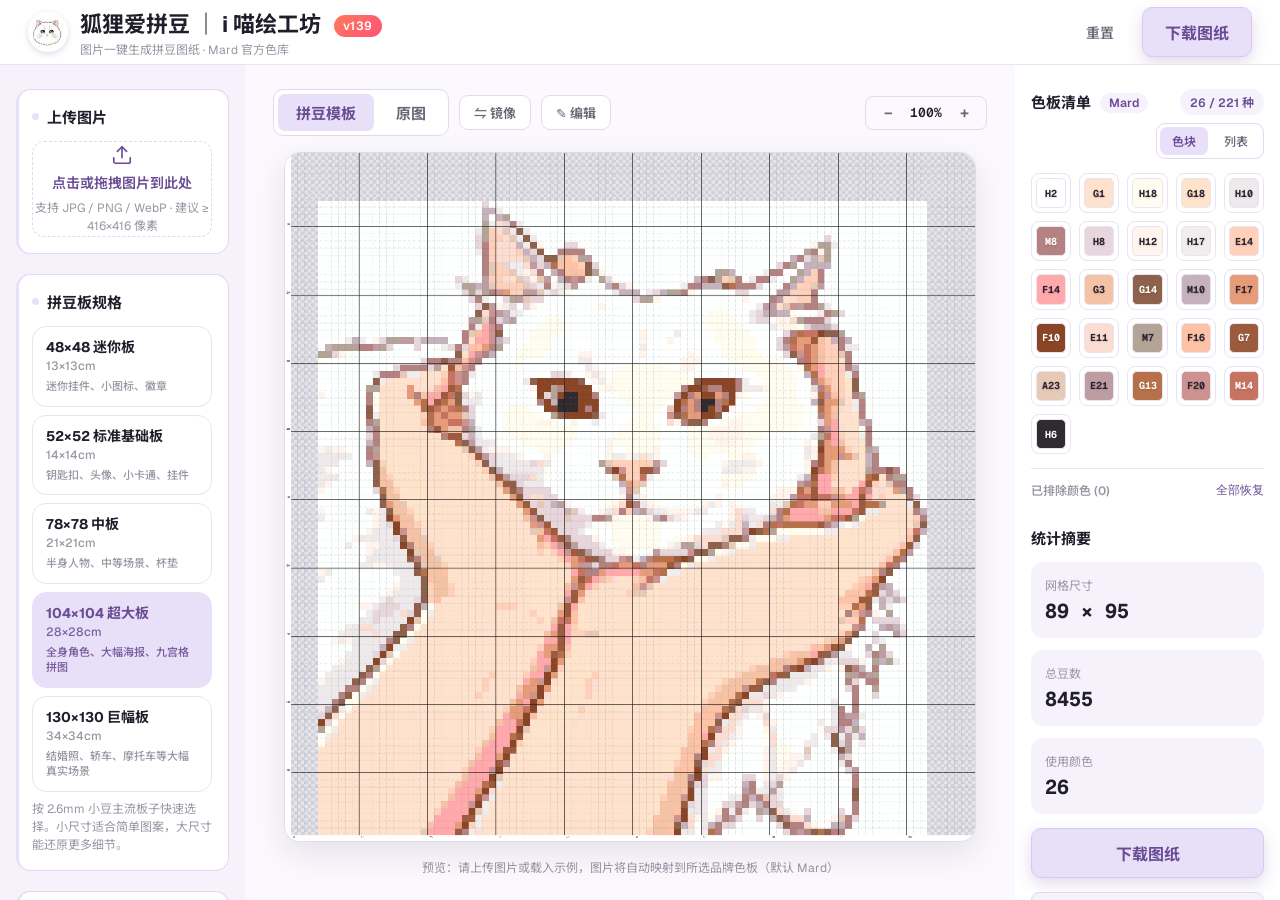
==== commit 80323d8d: "v139: P0 compat fixes (spread→Array.from), auto bg detection, slider debounce, UI polish" ====
--- a/index.html
+++ b/index.html
@@ -197,7 +197,7 @@
 .switch input:checked + .knob { background: var(--accent-ink); }
 .switch input:checked + .knob::before { transform: translateX(20px); }
 /* disabled：卡通/像素模式下抖动开关变灰，避免小白误操作 */
-.toggle-row.disabled .toggle-name { color: var(--muted); }
+.toggle-row.disabled .toggle-name { color: var(--ink3); }
 .toggle-row.disabled .switch { cursor: not-allowed; }
 .toggle-row.disabled .switch input:disabled + .knob { background: #E5E3E8; }
 .toggle-row.disabled .switch input:disabled + .knob::before { background: #F7F7F8; box-shadow: 0 1px 2px rgba(0,0,0,.08); }
@@ -225,8 +225,6 @@
 .seg-item.active { background: var(--accent); color: var(--accent-ink); font-weight: 600; }
 .seg-sm { padding: 3px; border-radius: 9px; }
 .seg-sm .seg-item { padding: 5px 12px; font-size: 12px; }
-#mode-seg { width: 100%; }
-#mode-seg .seg-item { flex: 1; }
 
 /* board size quick selector */
 #board-pills { display: flex; flex-direction: column; gap: 8px; }
@@ -423,7 +421,6 @@
 .pal-id { font-size: 11px; font-weight: 700; color: var(--ink); font-family: var(--mono); }
 .pal-name { font-size: 10px; color: var(--ink3); max-width: 100%; overflow: hidden; text-overflow: ellipsis; white-space: nowrap; }
 .pal-empty { grid-column: 1 / -1; text-align: center; padding: 40px 12px; font-size: 13px; color: var(--ink3); }
-.pal-empty { grid-column: 1 / -1; text-align: center; padding: 40px 12px; font-size: 13px; color: var(--ink3); }
 
 /* ===== Responsive（平板 / 手机） ===== */
 @media (max-width: 1024px) {
@@ -443,6 +440,17 @@
   .canvas-area { padding: 16px 14px; }
   .canvas-toolbar { flex-wrap: wrap; gap: 10px; }
   .sidebar.left, .sidebar.right { padding: 16px 12px; }
+  /* v139: 手机端板子卡片改为 2 列网格，减少纵向占用 */
+  #board-pills { display: grid; grid-template-columns: 1fr 1fr; gap: 8px; }
+  .board-card { padding: 8px 10px; }
+  .board-card-title { font-size: 13px; }
+  .board-card-size { font-size: 11px; }
+  .board-card-use { font-size: 10px; }
+  /* v139: 手机端参数面板默认展开，减少点击次数 */
+  .block.collapsible { gap: 14px; }
+  /* v139: 手机端视图按钮缩小 */
+  #view-seg .seg-item { padding: 6px 12px; font-size: 13px; font-weight: 600; }
+  .tool-btn { padding: 6px 10px; font-size: 12px; }
 }
 
 
@@ -554,7 +562,7 @@
   background: rgba(255,255,255,0.9); border: 1px solid var(--line2);
   padding: 5px 10px; border-radius: 8px; cursor: pointer;
 }
-.edit-reset-btn:hover { background: #fff; color: var(--ink1); }
+.edit-reset-btn:hover { background: #fff; color: var(--ink); }
 
 /* 移动端：编辑面板改为上下堆叠，色号区横向滚动 */
 @media (max-width: 820px) {
@@ -563,6 +571,31 @@
   .edit-colors-grid { grid-template-columns: repeat(8, 1fr); flex: none; }
   .edit-view-hint { display: none; } /* 移动端隐藏冗余提示，避免顶部遮挡/拥挤；选择项已含说明 */
 }
+
+/* v139: 处理中指示器——画布上覆一层极淡的脉动遮罩 */
+.canvas-wrap.processing::after {
+  content: '';
+  position: absolute;
+  inset: 0;
+  background: rgba(255,255,255,0.3);
+  border-radius: 16px;
+  pointer-events: none;
+  animation: pulse-fade 0.8s ease-in-out infinite;
+}
+@keyframes pulse-fade {
+  0%, 100% { opacity: 0.2; }
+  50% { opacity: 0.5; }
+}
+/* v139: 按钮微交互——按下时轻微缩放 */
+.btn-primary:active, .btn-outline:active, .btn-soft:active, .tool-btn:active {
+  transform: scale(0.97);
+}
+.btn-primary, .btn-outline, .btn-soft, .tool-btn {
+  transition: background .15s, transform .08s;
+}
+/* v139: board-card 按下反馈 */
+.board-card:active { transform: scale(0.98); }
+.board-card { transition: all .15s, transform .08s; }
 </style>
 <script src="https://beacon.cdn.qq.com/sdk/4.5.9/beacon_web.min.js"></script>
 <script>
@@ -663,12 +696,12 @@
           <button class="seg-item" data-bg="black">黑底</button>
           <button class="seg-item active" data-bg="white">白底</button>
         </div>
-        <div class="help-text tight">白底/浅色图选「黑底」让白色主体更突出；深色图选「白底」避免深色同系。背景会随主体一起保留，不会被吃掉颜色。</div>
+        <div class="help-text tight">设置画布底色：白底适合浅色主体，黑底适合深色主体。去背景功能会自动识别背景色，无需手动切换。</div>
         <div class="toggle-row" style="margin-top:14px;">
           <span class="toggle-name">自动去背景</span>
           <label class="switch"><input id="toggle-removebg" type="checkbox" /><span class="knob"></span></label>
         </div>
-        <div class="help-text tight">默认关：整张图都拼豆，白色主体也正常标色号。仅当原图是纯色背景、想抠掉背景时才打开。</div>
+        <div class="help-text tight">默认关：整张图都拼豆。打开后自动识别并抠掉纯色背景（白底/黑底均可自动识别），只保留主体豆子。</div>
         <div class="toggle-row" style="margin-top:14px;">
           <span class="toggle-name">提亮一档</span>
           <label class="switch"><input id="toggle-brighten" type="checkbox" /><span class="knob"></span></label>
@@ -922,7 +955,7 @@
  * ========================================================================= */
 
 /* 应用版本号：每次发版 +1，用于给静态资源加版本号（破浏览器缓存，确保覆盖上传后所有设备生效） */
-const APP_VERSION = '138';
+const APP_VERSION = '139';
 const SAMPLE_DATA_URI = '[data-uri]';
 const LOGO_DATA_URI = '[data-uri]';
 
@@ -1173,7 +1206,7 @@
 const ACTIVE_BRAND = 'mard';
 const PALETTE = MARD_PALETTE;
 const PALETTE_BY_ID = fromEntries(PALETTE.map(c => [c.id, c]));
-const PALETTE_LAB = PALETTE.map(c => ({ ...c, lab: rgbToOklab(hexToRgb(c.hex)) }));
+const PALETTE_LAB = PALETTE.map(function(c) { var o = { id: c.id, name: c.name, hex: c.hex }; o.lab = rgbToOklab(hexToRgb(c.hex)); return o; });
 const LAB_BY_ID = fromEntries(PALETTE_LAB.map(c => [c.id, c.lab])); // v123: 描边边缘检测用，避免逐格 find
 // 背景填充专用：最接近纯黑 / 纯白的调色板色号
 let BG_BLACK_ID = null, BG_WHITE_ID = null;
@@ -1477,6 +1510,9 @@
 
 function processImage() {
   if (!state.sourceImage) return;
+  // v139: 显示处理中指示器
+  var _wrapEl = document.getElementById('canvas-wrap');
+  if (_wrapEl) _wrapEl.classList.add('processing');
   const N = state.N;
   state.srcRGB = buildSrcRGB(state.sourceImage, N); // 原图采样，供 removeBackground 使用
   const cr = getCropRect(state.sourceImage);
@@ -1662,7 +1698,8 @@
         }
       }
     }
-    grid.splice(0, grid.length, ...next);
+    grid.length = 0;
+    for (var _i = 0; _i < next.length; _i++) grid.push(next[_i]);
   }
 }
 // v123: 像素描边（后处理）——把颜色边界描成轮廓线，呈现像素插画的干净线条感（替代豆包出图的描边效果）。
@@ -1709,8 +1746,9 @@
   if (!grid || !state.srcRGB) return;
   const N = grid.length;
   const srcRGB = state.srcRGB;
-  const bgColorId = state.bgMode === 'white' ? BG_WHITE_ID : BG_BLACK_ID;
-  if (bgColorId == null) return; // 背景填充色未就绪
+  // v139: 不再依赖 state.bgMode 手动切换——先用中位数亮度自动判断背景是亮还是暗，
+  // 再选对应的填充色号。用户仍可用 bgMode 覆盖（强制黑/白底），但默认走自动检测。
+  // bgColorId 在下方检测完 bgLab 后再赋值。
 
   // 初始化背景掩码：标记哪些格子是「背景填充」（导出不画色号、不计入用料）
   state.bgMask = Array.from({ length: N }, () => new Array(N).fill(false));
@@ -1742,50 +1780,80 @@
   const mid = sorted[Math.floor(sorted.length / 2)];
   const bgLab = rgbToOklab({ r: mid.r, g: mid.g, b: mid.b });
 
+  // v139: 自动检测背景色——根据中位数亮度判断是亮底还是暗底，
+  // 不再硬性依赖用户手动切换 bgMode。用户选的 bgMode 仍影响画布底色渲染，
+  // 但去背景填充色由算法自动选择，解决"纯黑底图但停在白底"导致去不掉的问题。
+  var bgColorId = bgLab.L > 0.5 ? BG_WHITE_ID : BG_BLACK_ID;
+  if (bgColorId == null) return;
+
   // —— 保护闸：仅当边界是「亮底或暗底且整体均匀」时才填充。
-  // 亮底(平均 L>0.86)或暗底(平均 L<0.35)且均匀(vL<0.12) → 视为存在可填充的统一背景；
-  // 这样白底图能切黑底、深底图能切白底。中间调边界（如满幅灰人像，平均 L≈0.64）
-  // 既非亮亦非暗，当作无背景，整图保留，绝不从边缘往里吃主体。
-  //
-  // v137 增加角落白底兜底路径：豆包等生图产出的像素风图片主体大、贴边、带水印，
-  // 导致边界不均匀(vL偏高)被主闸拦截。此时若画布四角≥3角为明确的亮/暗底色，
-  // 仍判定为有可去除的背景（容差略收紧防误判）。
+  // v139: 放宽均匀度要求 vL<0.12→0.15（豆包生图常有轻微水印/渐变，0.12 太严），
+  // 并增加「中位数亮度」辅助判断：只要中位数明确亮(>0.88)或暗(<0.30)，
+  // 即使边界均值被主体边缘拉偏，也判定为有背景。
   const topLab = boundary.map(s => rgbToOklab(s));
   let mL = 0;
-  for (const c of topLab) mL += c.L;
+  for (var ti = 0; ti < topLab.length; ti++) mL += topLab[ti].L;
   mL /= topLab.length;
   let vL = 0;
-  for (const c of topLab) vL += (c.L - mL) * (c.L - mL);
+  for (var tj = 0; tj < topLab.length; tj++) vL += (topLab[tj].L - mL) * (topLab[tj].L - mL);
   vL = Math.sqrt(vL / topLab.length);
-  const mainGate = (mL > 0.86 || mL < 0.35) && vL < 0.12;
+  var midL = bgLab.L;
+  var mainGate = ((mL > 0.86 || mL < 0.35) && vL < 0.15) ||
+                 ((midL > 0.88 || midL < 0.30) && vL < 0.18);
 
   // 角落兜底：检查画布四角（非 effective 边缘）是否为统一亮/暗底
-  let cornerGate = false;
-  if (!mainGate && N > 52) {
-    const corners_raw = [
-      srcRGB[0] && srcRGB[0][0],
-      srcRGB[0] && srcRGB[0][N - 1],
-      srcRGB[N - 1] && srcRGB[N - 1][0],
-      srcRGB[N - 1] && srcRGB[N - 1][N - 1],
-    ].filter(Boolean);
-    if (corners_raw.length >= 3) {
-      const cLabs = corners_raw.map(s => rgbToOklab(s));
-      let cmL = 0;
-      for (const c of cLabs) cmL += c.L;
+  // v139: 放宽 N 限制 52→40，让中等板子也能用角落兜底；
+  //       采样从单点改为 3×3 区域取均值，抗 JPEG 噪声更稳定。
+  var cornerGate = false;
+  if (!mainGate && N > 40) {
+    var corners_avg = [];
+    var corner_offsets = [[0,0], [0,N-1], [N-1,0], [N-1,N-1]];
+    for (var ci = 0; ci < corner_offsets.length; ci++) {
+      var cx0 = corner_offsets[ci][0], cy0 = corner_offsets[ci][1];
+      var sumR = 0, sumG = 0, sumB = 0, cnt = 0;
+      for (var dy = -1; dy <= 1; dy++) {
+        for (var dx = -1; dx <= 1; dx++) {
+          var px = cx0 + dx, py = cy0 + dy;
+          if (px < 0 || px >= N || py < 0 || py >= N) continue;
+          var s = srcRGB[py] && srcRGB[py][px];
+          if (s) { sumR += s.r; sumG += s.g; sumB += s.b; cnt++; }
+        }
+      }
+      if (cnt > 0) corners_avg.push({ r: sumR/cnt, g: sumG/cnt, b: sumB/cnt });
+    }
+    if (corners_avg.length >= 3) {
+      var cLabs = corners_avg.map(function(s) { return rgbToOklab(s); });
+      var cmL = 0;
+      for (var ck = 0; ck < cLabs.length; ck++) cmL += cLabs[ck].L;
       cmL /= cLabs.length;
-      let cvL = 0;
-      for (const c of cLabs) cvL += (c.L - cmL) * (c.L - cmL);
+      var cvL = 0;
+      for (var cj = 0; cj < cLabs.length;